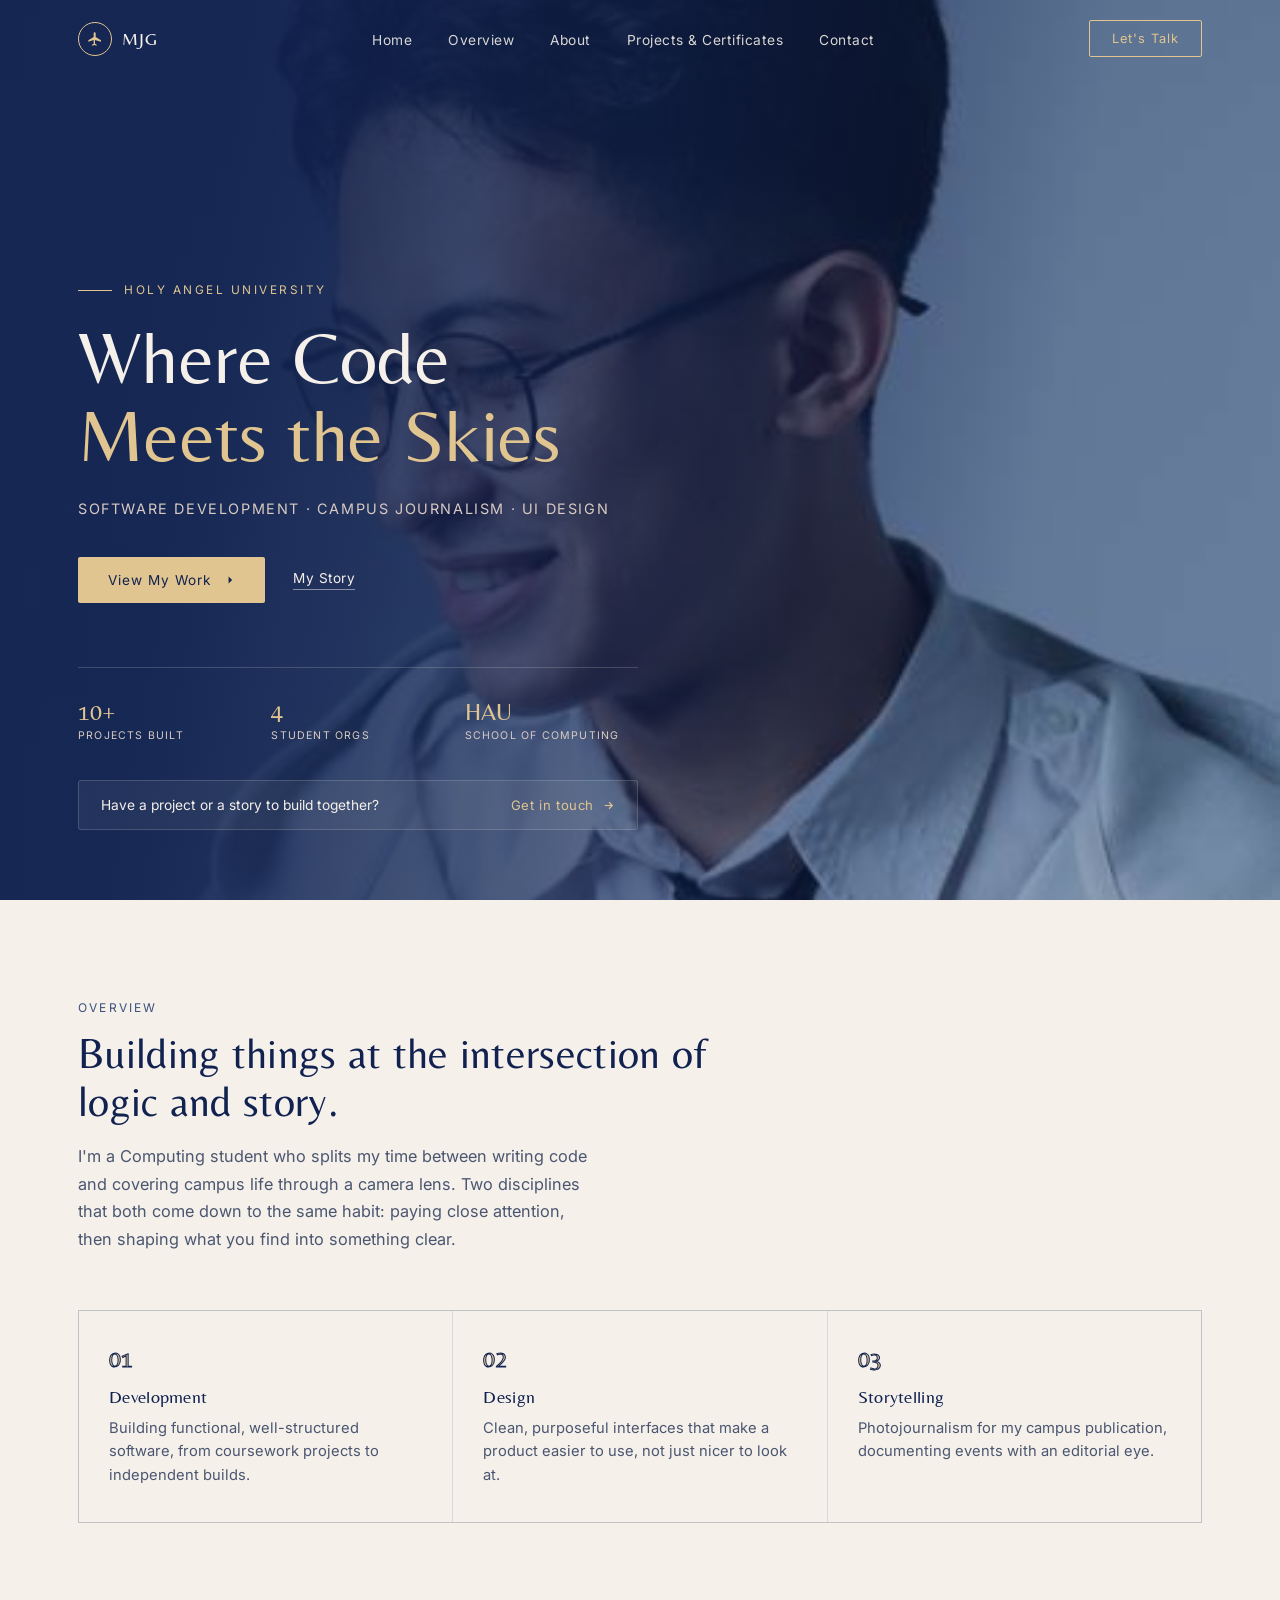
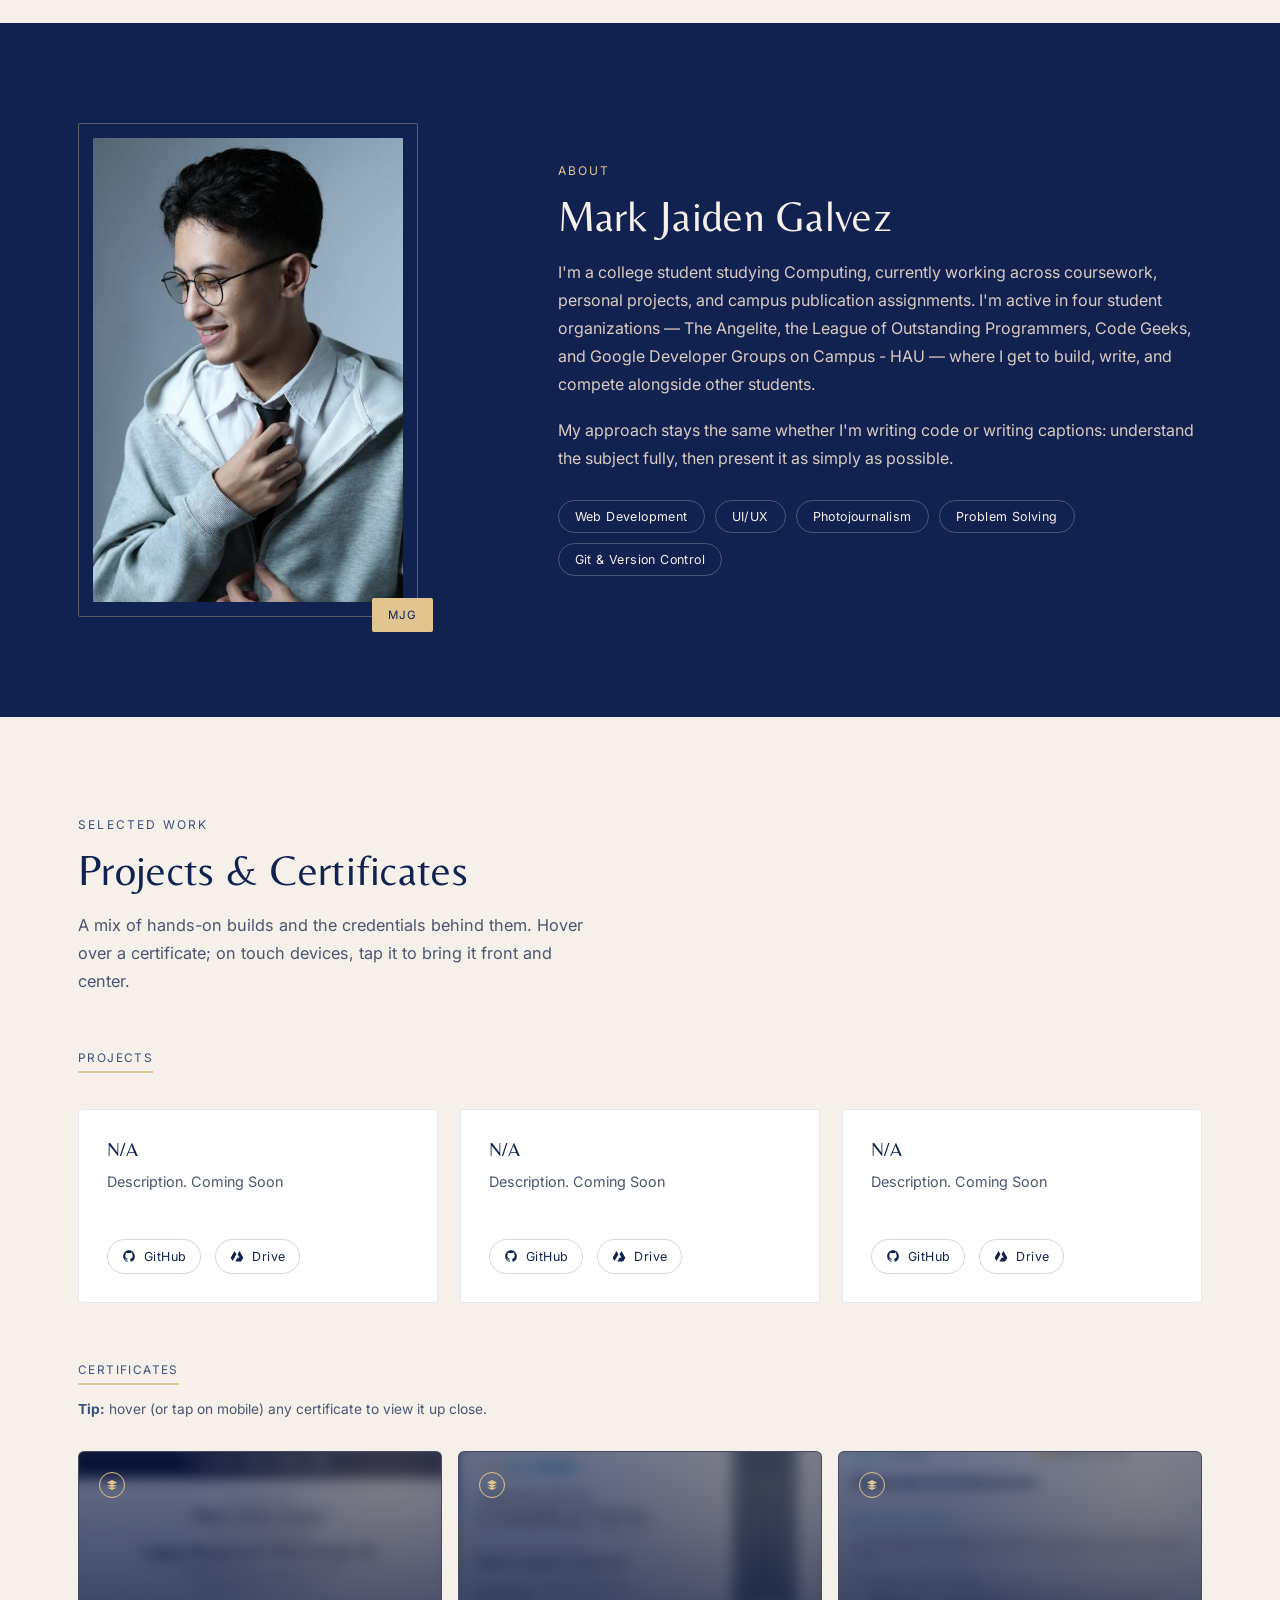
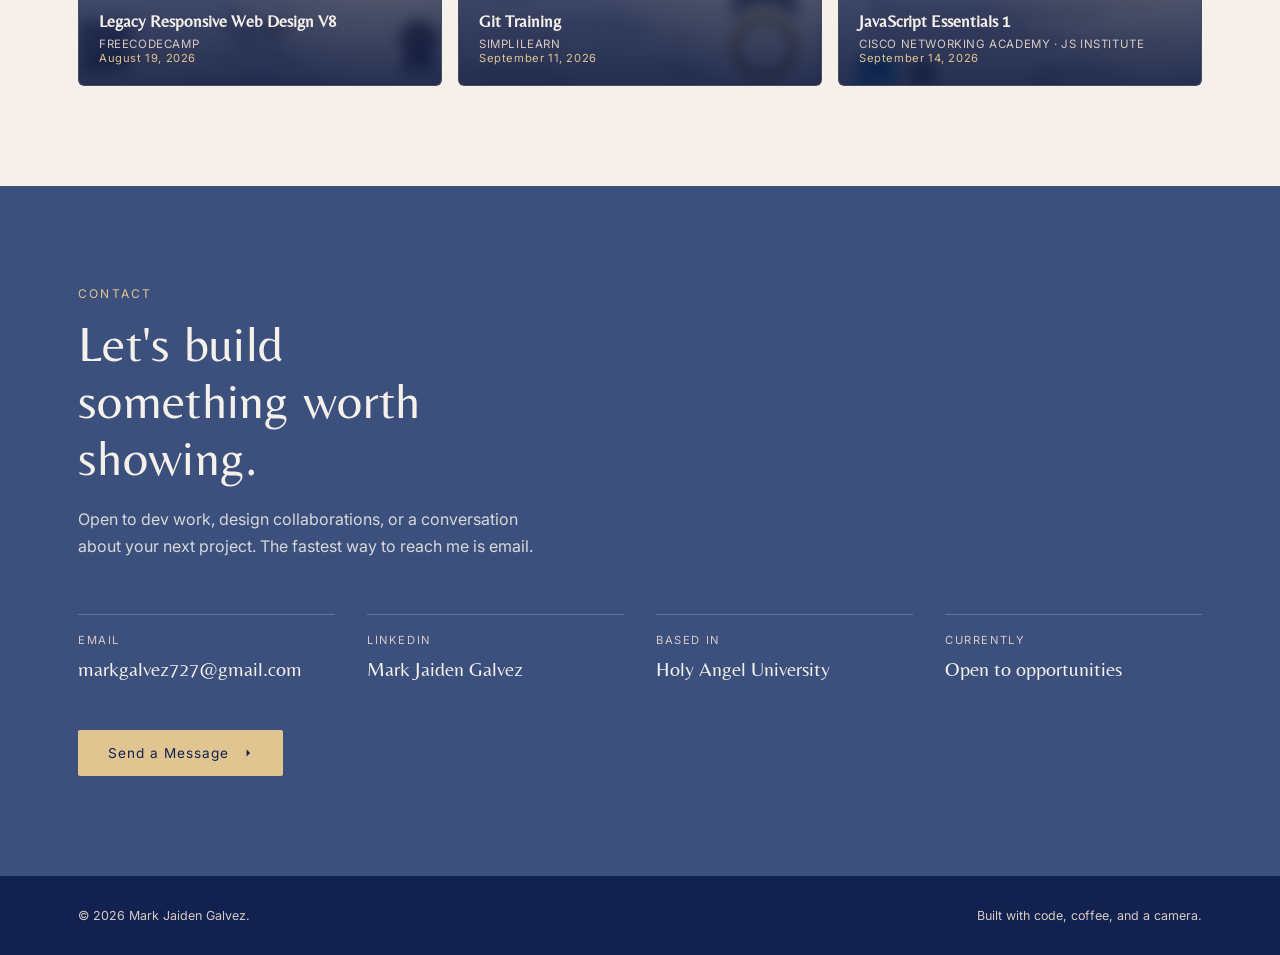
==== index.html @ 79ebcbf9 "Initial commit" ====
<!DOCTYPE html>
<html lang="en">
<head>
<meta charset="UTF-8">
<meta name="viewport" content="width=device-width, initial-scale=1, viewport-fit=cover">
<title>Mark Jaiden Galvez — Portfolio</title>
<link rel="preconnect" href="https://fonts.googleapis.com">
<link rel="preconnect" href="https://fonts.gstatic.com" crossorigin>
<link href="https://fonts.googleapis.com/css2?family=Belleza&family=Inter:wght@400;500;600;700&display=swap" rel="stylesheet">
<link rel="stylesheet" href="style.css">
<style>
.mjg-cert-stage{pointer-events:none!important}
.mjg-cert-stage .mjg-cert-img{display:none;width:100%;height:auto;max-height:68vh;object-fit:contain;border-radius:8px;background:#fff}
.mjg-cert-stage.has-photo{width:min(92vw,760px)!important;max-width:none!important;height:auto!important;min-height:0!important;aspect-ratio:auto!important;max-height:94vh;display:flex;flex-direction:column;justify-content:flex-start;gap:14px}
.mjg-cert-stage.has-photo .mjg-cert-img{display:block}
.mjg-cert-stage.has-photo .mjg-mark{display:none}
.mjg-cert-card{position:relative;overflow:hidden;isolation:isolate}
.mjg-cert-thumb{position:absolute;inset:0;z-index:-1;overflow:hidden;pointer-events:none}
.mjg-cert-thumb img{width:100%;height:100%;object-fit:cover;display:block;filter:blur(6px) saturate(.9);transform:scale(1.12);opacity:.6;transition:filter .35s ease,opacity .35s ease}
.mjg-cert-thumb::after{content:"";position:absolute;inset:0;background:linear-gradient(180deg,rgba(8,18,56,.35) 0%,rgba(8,18,56,.8) 100%)}
.mjg-cert-card:hover .mjg-cert-thumb img,.mjg-cert-card:focus .mjg-cert-thumb img{filter:blur(2px);opacity:.8}
</style>
</head>
<body>

<nav class="mjg-nav" id="nav">
  <div class="mjg-wrap">
    <a class="mjg-brand" href="#home">
      <span class="mjg-brand-mark"><svg viewBox="0 0 24 24"><path d="M21 16v-2l-8-5V3.5a1.5 1.5 0 0 0-3 0V9l-8 5v2l8-2.5V19l-2.5 1.8V22l3.5-1 3.5 1v-1.2L12 19v-5.5z"/></svg></span>
      MJG
    </a>
    <ul class="mjg-nav-links">
      <li><a href="#home">Home</a></li>
      <li><a href="#overview">Overview</a></li>
      <li><a href="#about">About</a></li>
      <li><a href="#work">Projects &amp; Certificates</a></li>
      <li><a href="#contact">Contact</a></li>
    </ul>
    <a class="mjg-nav-cta" href="#contact">Let's Talk</a>
    <button class="mjg-burger" id="burger" aria-label="Menu"><span></span><span></span><span></span></button>
  </div>
</nav>

<div class="mjg-mobile-panel" id="mobilePanel">
  <a href="#home">Home</a>
  <a href="#overview">Overview</a>
  <a href="#about">About</a>
  <a href="#work">Projects &amp; Certificates</a>
  <a href="#contact">Contact</a>
  <a class="mjg-nav-cta" href="#contact">Talk to me</a>
</div>

<header class="mjg-hero" id="home">
  <div class="mjg-hero-bg"></div>
  <div class="mjg-wrap">
    <div class="mjg-eyebrow"><span class="mjg-line"></span> Holy Angel University</div>
    <h1><span class="mjg-l1">Where Code</span><span class="mjg-l2">Meets the Skies</span></h1>
    <p class="mjg-hero-sub">Software Development &middot; Campus Journalism &middot; UI Design</p>
    <div class="mjg-hero-cta-row">
      <a class="mjg-btn-fill" href="#work">View My Work
        <svg viewBox="0 0 24 24" width="14" height="14" fill="currentColor"><path d="M5 12h14M13 6l6 6-6 6"/></svg>
      </a>
      <a class="mjg-btn-ghost" href="#about">My Story</a>
    </div>
    <div class="mjg-hero-stats">
      <div><div class="mjg-num">10+</div><div class="mjg-lab">Projects Built</div></div>
      <div><div class="mjg-num">4</div><div class="mjg-lab">Student Orgs</div></div>
      <div><div class="mjg-num">HAU</div><div class="mjg-lab">School of Computing</div></div>
    </div>
    <div class="mjg-hero-contact-bar">
      <p>Have a project or a story to build together?</p>
      <a href="#contact">Get in touch <svg viewBox="0 0 24 24" fill="none" stroke="currentColor" stroke-width="2"><path d="M5 12h14M13 6l6 6-6 6"/></svg></a>
    </div>
  </div>
</header>

<section class="mjg-overview" id="overview">
  <div class="mjg-wrap">
    <div class="mjg-section-head mjg-reveal">
      <span class="mjg-kicker">Overview</span>
      <h2>Building things at the intersection of logic and story.</h2>
      <p>I'm a Computing student who splits my time between writing code and covering campus life through a camera lens. Two disciplines that both come down to the same habit: paying close attention, then shaping what you find into something clear.</p>
    </div>
    <div class="mjg-pillars mjg-reveal">
      <div class="mjg-pillar">
        <div class="mjg-n">01</div>
        <h3>Development</h3>
        <p>Building functional, well-structured software, from coursework projects to independent builds.</p>
      </div>
      <div class="mjg-pillar">
        <div class="mjg-n">02</div>
        <h3>Design</h3>
        <p>Clean, purposeful interfaces that make a product easier to use, not just nicer to look at.</p>
      </div>
      <div class="mjg-pillar">
        <div class="mjg-n">03</div>
        <h3>Storytelling</h3>
        <p>Photojournalism for my campus publication, documenting events with an editorial eye.</p>
      </div>
    </div>
  </div>
</section>

<section class="mjg-about" id="about">
  <div class="mjg-wrap">
    <div class="mjg-about-photo mjg-reveal">
      <img src="mjg.jpg" alt="Mark Jaiden Galvez">
      <div class="mjg-tag">MJG</div>
    </div>
    <div class="mjg-about-body mjg-reveal">
      <span class="mjg-kicker" style="color:var(--mjg-gold)">About</span>
      <h2>Mark Jaiden Galvez</h2>
      <p>I'm a college student studying Computing, currently working across coursework, personal projects, and campus publication assignments. I'm active in four student organizations — The Angelite, the League of Outstanding Programmers, Code Geeks, and Google Developer Groups on Campus - HAU — where I get to build, write, and compete alongside other students.</p>
      <p>My approach stays the same whether I'm writing code or writing captions: understand the subject fully, then present it as simply as possible.</p>
      <div class="mjg-tags">
        <span>Web Development</span>
        <span>UI/UX</span>
        <span>Photojournalism</span>
        <span>Problem Solving</span>
        <span>Git &amp; Version Control</span>
      </div>
    </div>
  </div>
</section>

<section class="mjg-work" id="work">
  <div class="mjg-wrap">
    <div class="mjg-section-head mjg-reveal">
      <span class="mjg-kicker">Selected Work</span>
      <h2>Projects &amp; Certificates</h2>
      <p>A mix of hands-on builds and the credentials behind them. Hover over a certificate; on touch devices, tap it to bring it front and center.</p>
    </div>

    <div class="mjg-subtabs mjg-reveal"><span>Projects</span></div>
    <div class="mjg-project-grid mjg-reveal">
      <div class="mjg-project-card">
        <h3>N/A</h3>
        <p>Description. Coming Soon</p>
        <div class="mjg-project-links">
          <a href="#" target="_blank" rel="noopener"><svg viewBox="0 0 24 24"><path d="M12 2C6.48 2 2 6.58 2 12.25c0 4.53 2.87 8.37 6.84 9.73.5.1.68-.22.68-.5 0-.24-.01-.87-.01-1.71-2.78.62-3.37-1.37-3.37-1.37-.45-1.18-1.11-1.5-1.11-1.5-.91-.64.07-.63.07-.63 1 .07 1.53 1.05 1.53 1.05.89 1.56 2.34 1.11 2.91.85.09-.66.35-1.11.63-1.37-2.22-.26-4.56-1.14-4.56-5.06 0-1.12.39-2.03 1.03-2.75-.1-.26-.45-1.31.1-2.73 0 0 .84-.28 2.75 1.05A9.28 9.28 0 0 1 12 6.84c.85 0 1.71.12 2.51.34 1.91-1.33 2.75-1.05 2.75-1.05.55 1.42.2 2.47.1 2.73.64.72 1.03 1.63 1.03 2.75 0 3.93-2.34 4.79-4.57 5.05.36.32.68.94.68 1.9 0 1.37-.01 2.47-.01 2.81 0 .28.18.61.69.5A10.03 10.03 0 0 0 22 12.25C22 6.58 17.52 2 12 2z"/></svg> GitHub</a>
          <a href="#" target="_blank" rel="noopener"><svg viewBox="0 0 24 24"><path d="M7.71 3.5 1.15 15l3.28 5.68L11 9.18 7.71 3.5zM9.07 21.5h9.79L22.85 15h-9.79l-3.99 6.5zM12.99 9.18l6.65 11.5L22.85 15 16.28 3.5l-3.29 5.68z"/></svg> Drive</a>
        </div>
      </div>
      <div class="mjg-project-card">
        <h3>N/A</h3>
        <p>Description. Coming Soon</p>
        <div class="mjg-project-links">
          <a href="#" target="_blank" rel="noopener"><svg viewBox="0 0 24 24"><path d="M12 2C6.48 2 2 6.58 2 12.25c0 4.53 2.87 8.37 6.84 9.73.5.1.68-.22.68-.5 0-.24-.01-.87-.01-1.71-2.78.62-3.37-1.37-3.37-1.37-.45-1.18-1.11-1.5-1.11-1.5-.91-.64.07-.63.07-.63 1 .07 1.53 1.05 1.53 1.05.89 1.56 2.34 1.11 2.91.85.09-.66.35-1.11.63-1.37-2.22-.26-4.56-1.14-4.56-5.06 0-1.12.39-2.03 1.03-2.75-.1-.26-.45-1.31.1-2.73 0 0 .84-.28 2.75 1.05A9.28 9.28 0 0 1 12 6.84c.85 0 1.71.12 2.51.34 1.91-1.33 2.75-1.05 2.75-1.05.55 1.42.2 2.47.1 2.73.64.72 1.03 1.63 1.03 2.75 0 3.93-2.34 4.79-4.57 5.05.36.32.68.94.68 1.9 0 1.37-.01 2.47-.01 2.81 0 .28.18.61.69.5A10.03 10.03 0 0 0 22 12.25C22 6.58 17.52 2 12 2z"/></svg> GitHub</a>
          <a href="#" target="_blank" rel="noopener"><svg viewBox="0 0 24 24"><path d="M7.71 3.5 1.15 15l3.28 5.68L11 9.18 7.71 3.5zM9.07 21.5h9.79L22.85 15h-9.79l-3.99 6.5zM12.99 9.18l6.65 11.5L22.85 15 16.28 3.5l-3.29 5.68z"/></svg> Drive</a>
        </div>
      </div>
      <div class="mjg-project-card">
        <h3>N/A</h3>
        <p>Description. Coming Soon</p>
        <div class="mjg-project-links">
          <a href="#" target="_blank" rel="noopener"><svg viewBox="0 0 24 24"><path d="M12 2C6.48 2 2 6.58 2 12.25c0 4.53 2.87 8.37 6.84 9.73.5.1.68-.22.68-.5 0-.24-.01-.87-.01-1.71-2.78.62-3.37-1.37-3.37-1.37-.45-1.18-1.11-1.5-1.11-1.5-.91-.64.07-.63.07-.63 1 .07 1.53 1.05 1.53 1.05.89 1.56 2.34 1.11 2.91.85.09-.66.35-1.11.63-1.37-2.22-.26-4.56-1.14-4.56-5.06 0-1.12.39-2.03 1.03-2.75-.1-.26-.45-1.31.1-2.73 0 0 .84-.28 2.75 1.05A9.28 9.28 0 0 1 12 6.84c.85 0 1.71.12 2.51.34 1.91-1.33 2.75-1.05 2.75-1.05.55 1.42.2 2.47.1 2.73.64.72 1.03 1.63 1.03 2.75 0 3.93-2.34 4.79-4.57 5.05.36.32.68.94.68 1.9 0 1.37-.01 2.47-.01 2.81 0 .28.18.61.69.5A10.03 10.03 0 0 0 22 12.25C22 6.58 17.52 2 12 2z"/></svg> GitHub</a>
          <a href="#" target="_blank" rel="noopener"><svg viewBox="0 0 24 24"><path d="M7.71 3.5 1.15 15l3.28 5.68L11 9.18 7.71 3.5zM9.07 21.5h9.79L22.85 15h-9.79l-3.99 6.5zM12.99 9.18l6.65 11.5L22.85 15 16.28 3.5l-3.29 5.68z"/></svg> Drive</a>
        </div>
      </div>
    </div>

    <div class="mjg-subtabs mjg-reveal" style="margin-top:60px;"><span>Certificates</span></div>
    <p class="mjg-cert-note mjg-reveal"><strong>Tip:</strong> hover (or tap on mobile) any certificate to view it up close.</p>
    <div class="mjg-cert-grid mjg-reveal">
      <div class="mjg-cert-card" tabindex="0" data-img="certs/responsive-web-design.jpg">
        <div class="mjg-cert-thumb"><img src="certs/responsive-web-design.jpg" alt="" loading="lazy" decoding="async"></div>
        <div class="mjg-mark"><svg viewBox="0 0 24 24"><path d="M12 2 2 7l10 5 10-5-10-5zM2 17l10 5 10-5M2 12l10 5 10-5"/></svg></div>
        <div>
          <h4>Legacy Responsive Web Design V8</h4>
          <div class="mjg-issuer">freeCodeCamp</div>
          <div class="mjg-date">August 19, 2026</div>
        </div>
        <div class="mjg-expand-hint">View</div>
      </div>
      <div class="mjg-cert-card" tabindex="0" data-img="certs/git-training.jpg">
        <div class="mjg-cert-thumb"><img src="certs/git-training.jpg" alt="" loading="lazy" decoding="async"></div>
        <div class="mjg-mark"><svg viewBox="0 0 24 24"><path d="M12 2 2 7l10 5 10-5-10-5zM2 17l10 5 10-5M2 12l10 5 10-5"/></svg></div>
        <div>
          <h4>Git Training</h4>
          <div class="mjg-issuer">Simplilearn</div>
          <div class="mjg-date">September 11, 2026</div>
        </div>
        <div class="mjg-expand-hint">View</div>
      </div>
      <div class="mjg-cert-card" tabindex="0" data-img="certs/javascript-essentials-1.jpg">
        <div class="mjg-cert-thumb"><img src="certs/javascript-essentials-1.jpg" alt="" loading="lazy" decoding="async"></div>
        <div class="mjg-mark"><svg viewBox="0 0 24 24"><path d="M12 2 2 7l10 5 10-5-10-5zM2 17l10 5 10-5M2 12l10 5 10-5"/></svg></div>
        <div>
          <h4>JavaScript Essentials 1</h4>
          <div class="mjg-issuer">Cisco Networking Academy &middot; JS Institute</div>
          <div class="mjg-date">September 14, 2026</div>
        </div>
        <div class="mjg-expand-hint">View</div>
      </div>
    </div>
  </div>
</section>

<div class="mjg-cert-backdrop" id="certBackdrop"></div>
<div class="mjg-cert-stage" id="certStage" aria-hidden="true">
  <img class="mjg-cert-img" id="certStageImg" alt="">
  <div class="mjg-mark"><svg viewBox="0 0 24 24"><path d="M12 2 2 7l10 5 10-5-10-5zM2 17l10 5 10-5M2 12l10 5 10-5"/></svg></div>
  <div>
    <h4 id="certStageTitle"></h4>
    <div class="mjg-issuer" id="certStageIssuer"></div>
    <div class="mjg-date" id="certStageDate"></div>
  </div>
</div>

<section class="mjg-contact" id="contact">
  <div class="mjg-wrap">
    <span class="mjg-kicker" style="color:var(--mjg-gold)">Contact</span>
    <h2>Let's build something worth showing.</h2>
    <p class="mjg-lead">Open to dev work, design collaborations, or a conversation about your next project. The fastest way to reach me is email.</p>
    <div class="mjg-contact-grid">
      <div class="mjg-contact-item">
        <div class="mjg-lab">Email</div>
        <a href="mailto:markgalvez727@gmail.com">markgalvez727@gmail.com</a>
      </div>
      <div class="mjg-contact-item">
        <div class="mjg-lab">LinkedIn</div>
        <a href="https://www.linkedin.com/in/mark-jaiden-galvez-553943299/" target="_blank" rel="noopener">Mark Jaiden Galvez</a>
      </div>
      <div class="mjg-contact-item">
        <div class="mjg-lab">Based in</div>
        <span>Holy Angel University</span>
      </div>
      <div class="mjg-contact-item">
        <div class="mjg-lab">Currently</div>
        <span>Open to opportunities</span>
      </div>
    </div>
    <div class="mjg-contact-cta">
      <a class="mjg-btn-fill" href="mailto:markgalvez727@gmail.com">Send a Message
        <svg viewBox="0 0 24 24" width="14" height="14" fill="currentColor"><path d="M5 12h14M13 6l6 6-6 6"/></svg>
      </a>
    </div>
  </div>
</section>

<footer>
  <div class="mjg-wrap">
    <span>&copy; 2026 Mark Jaiden Galvez.</span>
    <span>Built with code, coffee, and a camera.</span>
  </div>
</footer>

<script>
const nav = document.getElementById('nav');
window.addEventListener('scroll', () => {
  nav.classList.toggle('is-solid', window.scrollY > 40);
}, {passive:true});

const burger = document.getElementById('burger');
const panel = document.getElementById('mobilePanel');
burger.addEventListener('click', () => {
  burger.classList.toggle('is-open');
  panel.classList.toggle('is-open');
});
panel.querySelectorAll('a').forEach(a => a.addEventListener('click', () => {
  burger.classList.remove('is-open');
  panel.classList.remove('is-open');
}));

const revealEls = document.querySelectorAll('.mjg-reveal');
const io = new IntersectionObserver((entries) => {
  entries.forEach(e => {
    if (e.isIntersecting) {
      e.target.classList.add('is-in');
      io.unobserve(e.target);
    }
  });
}, {threshold:.15});
revealEls.forEach(el => io.observe(el));

const stage = document.getElementById('certStage');
const backdrop = document.getElementById('certBackdrop');
const stageImg = document.getElementById('certStageImg');
const stageTitle = document.getElementById('certStageTitle');
const stageIssuer = document.getElementById('certStageIssuer');
const stageDate = document.getElementById('certStageDate');
const certCards = document.querySelectorAll('.mjg-cert-card');
const isTouch = matchMedia('(hover: none), (pointer: coarse)').matches;

function openCert(card) {
  stageTitle.textContent = card.querySelector('h4').textContent;
  stageIssuer.textContent = card.querySelector('.mjg-issuer').textContent;
  stageDate.textContent = card.querySelector('.mjg-date').textContent;
  const src = card.dataset.img;
  if (src) {
    stageImg.src = src;
    stageImg.alt = stageTitle.textContent + ' certificate';
    stage.classList.add('has-photo');
  } else {
    stageImg.removeAttribute('src');
    stage.classList.remove('has-photo');
  }
  stage.classList.add('is-shown');
  stage.setAttribute('aria-hidden', 'false');
  backdrop.classList.add('is-shown');
}

function closeCert() {
  stage.classList.remove('is-shown');
  stage.setAttribute('aria-hidden', 'true');
  backdrop.classList.remove('is-shown');
}

if (isTouch) {
  let openCard = null;
  certCards.forEach(card => {
    card.addEventListener('click', () => {
      if (openCard === card) {
        closeCert();
        openCard = null;
      } else {
        openCert(card);
        openCard = card;
      }
    });
  });
  backdrop.addEventListener('click', () => { closeCert(); openCard = null; });
} else {
  certCards.forEach(card => {
    card.addEventListener('mouseenter', () => openCert(card));
    card.addEventListener('mouseleave', closeCert);
    card.addEventListener('focus', () => openCert(card));
    card.addEventListener('blur', closeCert);
  });
}
</script>
</body>
</html>
---- style.css ----
/* palette */
:root{
  --mjg-navy:#112250;
  --mjg-slate:#3B507D;
  --mjg-gold:#E0C590;
  --mjg-cream:#F5F0EA;
  --mjg-mauve:#D9CBC2;
  box-sizing:border-box;
  padding-top:env(safe-area-inset-top,0px);
  padding-bottom:env(safe-area-inset-bottom,0px);
}
*,*::before,*::after{box-sizing:inherit;margin:0;padding:0;}
html{scroll-behavior:smooth;scroll-padding-top:calc(84px + env(safe-area-inset-top,0px));}
body{
  font-family:'Inter',sans-serif;
  background:var(--mjg-cream);
  color:var(--mjg-navy);
  overflow-x:hidden;
  -webkit-font-smoothing:antialiased;
}
img{max-width:100%;display:block;}
a{color:inherit;text-decoration:none;}
.mjg-wrap{max-width:1180px;margin:0 auto;padding:0 28px;}
h1,h2,h3,.mjg-display{font-family:'Belleza',sans-serif;font-weight:400;letter-spacing:.3px;}

/* nav */
.mjg-nav{
  position:fixed;top:0;left:0;right:0;z-index:500;
  padding:calc(20px + env(safe-area-inset-top,0px)) 0 20px;
  transition:background .45s ease, padding .35s ease, box-shadow .35s ease;
}

/* nav after scrolling */
.mjg-nav.is-solid{
  background:rgba(17,34,80,.94);
  backdrop-filter:blur(10px);
  padding-top:calc(12px + env(safe-area-inset-top,0px));
  padding-bottom:12px;
  box-shadow:0 8px 30px rgba(0,0,0,.18);
}
.mjg-nav .mjg-wrap{display:flex;align-items:center;justify-content:space-between;}
.mjg-brand{display:flex;align-items:center;gap:10px;color:var(--mjg-cream);font-family:'Belleza',sans-serif;font-size:1.15rem;letter-spacing:1px;}
.mjg-brand-mark{
  width:34px;height:34px;border:1px solid var(--mjg-gold);border-radius:50%;
  display:flex;align-items:center;justify-content:center;flex-shrink:0;
  transition:transform .6s cubic-bezier(.2,.9,.3,1.3);
}
.mjg-nav:hover .mjg-brand-mark{transform:rotate(28deg);}
.mjg-brand-mark svg{width:16px;height:16px;fill:var(--mjg-gold);}

/* links hidden on small screens */
.mjg-nav-links{display:none;align-items:center;gap:36px;list-style:none;}

/* tighter links on narrow laptops */
@media(min-width:700px) and (max-width:960px){
  .mjg-nav-links{gap:18px;}
  .mjg-nav-links a{font-size:.8rem;}
  .mjg-nav-cta{padding:8px 16px;font-size:.75rem;}
}
.mjg-nav-links a{
  color:var(--mjg-cream);font-size:.86rem;letter-spacing:.5px;position:relative;padding:4px 0;
  opacity:.88;transition:opacity .25s ease;
}
.mjg-nav-links a::after{
  content:"";position:absolute;left:0;bottom:-2px;width:0;height:1px;background:var(--mjg-gold);
  transition:width .3s ease;
}
.mjg-nav-links a:hover{opacity:1;}
.mjg-nav-links a:hover::after{width:100%;}
.mjg-nav-cta{
  display:none;
  border:1px solid var(--mjg-gold);color:var(--mjg-gold)!important;
  padding:10px 22px;font-size:.8rem;letter-spacing:1px;border-radius:2px;
  transition:background .3s ease,color .3s ease;
}
.mjg-nav-cta:hover{background:var(--mjg-gold);color:var(--mjg-navy)!important;}

/* burger button, mobile only */
.mjg-burger{
  display:flex;flex-direction:column;gap:5px;background:none;border:none;cursor:pointer;
  padding:8px;z-index:600;
}
.mjg-burger span{width:24px;height:2px;background:var(--mjg-cream);transition:all .3s ease;}
.mjg-burger.is-open span:nth-child(1){transform:translateY(7px) rotate(45deg);}
.mjg-burger.is-open span:nth-child(2){opacity:0;}
.mjg-burger.is-open span:nth-child(3){transform:translateY(-7px) rotate(-45deg);}

/* fullscreen mobile menu */
.mjg-mobile-panel{
  position:fixed;inset:0;background:rgba(17,34,80,.98);backdrop-filter:blur(6px);
  z-index:450;display:flex;flex-direction:column;align-items:center;justify-content:center;gap:34px;
  opacity:0;pointer-events:none;transform:translateY(-12px);
  transition:opacity .35s ease, transform .35s ease;
}
.mjg-mobile-panel.is-open{opacity:1;pointer-events:auto;transform:translateY(0);}
.mjg-mobile-panel a{color:var(--mjg-cream);font-family:'Belleza',sans-serif;font-size:1.5rem;letter-spacing:1px;}
.mjg-mobile-panel .mjg-nav-cta{display:inline-block;margin-top:10px;}

/* full nav from 700px up */
@media(min-width:700px){
  .mjg-nav-links{display:flex;}
  .mjg-nav-cta{display:inline-block;}
  .mjg-burger{display:none;}
}

/* hero */
.mjg-hero{
  position:relative;min-height:100svh;display:flex;align-items:flex-end;
  padding-bottom:70px;
  padding-top:calc(120px + env(safe-area-inset-top,0px));
  overflow:hidden;
}

/* hero photo with a dark gradient so the text stays readable */
.mjg-hero-bg{
  position:absolute;inset:0;z-index:0;
  background-image:linear-gradient(100deg, rgba(17,34,80,.94) 18%, rgba(17,34,80,.72) 48%, rgba(17,34,80,.42) 78%), url("mjg.jpg");
  background-size:cover;background-position:center 22%;
}
.mjg-hero .mjg-wrap{position:relative;z-index:1;width:100%;}
.mjg-eyebrow{
  display:flex;align-items:center;gap:12px;color:var(--mjg-gold);
  font-size:.74rem;letter-spacing:2.5px;text-transform:uppercase;margin-bottom:22px;
  opacity:0;transform:translateY(14px);animation:riseIn .8s .15s ease forwards;
}
.mjg-eyebrow span.mjg-line{width:34px;height:1px;background:var(--mjg-gold);display:block;}
.mjg-hero h1{
  color:var(--mjg-cream);font-size:clamp(2.4rem,7vw,4.6rem);line-height:1.05;
  max-width:14ch;
}
.mjg-hero h1 .mjg-l1{display:block;opacity:0;transform:translateY(22px);animation:riseIn .9s .3s ease forwards;}
.mjg-hero h1 .mjg-l2{display:block;color:var(--mjg-gold);opacity:0;transform:translateY(22px);animation:riseIn .9s .48s ease forwards;}
.mjg-hero-sub{
  color:var(--mjg-mauve);font-size:.9rem;letter-spacing:1.6px;margin-top:26px;text-transform:uppercase;
  opacity:0;transform:translateY(14px);animation:riseIn .9s .68s ease forwards;
}
.mjg-hero-cta-row{
  display:flex;flex-wrap:wrap;align-items:center;gap:28px;margin-top:40px;
  opacity:0;transform:translateY(14px);animation:riseIn .9s .84s ease forwards;
}
.mjg-btn-fill{
  background:var(--mjg-gold);color:var(--mjg-navy);padding:15px 30px;font-size:.85rem;letter-spacing:1px;
  border-radius:2px;display:inline-flex;align-items:center;gap:10px;transition:transform .3s ease, box-shadow .3s ease;
}
.mjg-btn-fill:hover{transform:translateY(-3px);box-shadow:0 14px 26px rgba(224,197,144,.28);}
.mjg-btn-ghost{
  color:var(--mjg-cream);font-size:.85rem;letter-spacing:.5px;border-bottom:1px solid rgba(245,240,234,.5);
  padding-bottom:3px;transition:border-color .3s ease;
}
.mjg-btn-ghost:hover{border-color:var(--mjg-gold);color:var(--mjg-gold);}

/* hero text fades up on load */
@keyframes riseIn{to{opacity:1;transform:translateY(0);}}

.mjg-hero-stats{
  margin-top:64px;padding-top:30px;border-top:1px solid rgba(245,240,234,.18);
  display:grid;grid-template-columns:repeat(3,1fr);gap:20px;max-width:560px;
  opacity:0;transform:translateY(14px);animation:riseIn .9s 1s ease forwards;
}
.mjg-hero-stats .mjg-num{font-family:'Belleza',sans-serif;color:var(--mjg-gold);font-size:1.5rem;}
.mjg-hero-stats .mjg-lab{color:var(--mjg-mauve);font-size:.66rem;letter-spacing:1.2px;text-transform:uppercase;margin-top:4px;}

.mjg-hero-contact-bar{
  margin-top:38px;display:flex;align-items:center;justify-content:space-between;gap:20px;flex-wrap:wrap;
  background:rgba(245,240,234,.06);border:1px solid rgba(245,240,234,.16);border-radius:3px;
  padding:16px 22px;max-width:560px;
  opacity:0;transform:translateY(14px);animation:riseIn .9s 1.16s ease forwards;
}
.mjg-hero-contact-bar p{color:var(--mjg-cream);font-size:.86rem;}
.mjg-hero-contact-bar a{color:var(--mjg-gold);font-size:.82rem;letter-spacing:.6px;white-space:nowrap;display:inline-flex;align-items:center;gap:8px;}
.mjg-hero-contact-bar a svg{width:13px;height:13px;transition:transform .3s ease;}
.mjg-hero-contact-bar a:hover svg{transform:translateX(4px);}

section{padding:100px 0;}
.mjg-section-head{max-width:640px;margin-bottom:56px;}
.mjg-kicker{
  color:var(--mjg-slate);font-size:.75rem;letter-spacing:2.2px;text-transform:uppercase;margin-bottom:14px;display:block;
}
.mjg-section-head h2{font-size:clamp(1.9rem,4vw,2.6rem);color:var(--mjg-navy);}
.mjg-section-head p{margin-top:18px;color:#4b5670;font-size:1.02rem;line-height:1.7;max-width:52ch;}

/* scroll reveal, JS adds .is-in */
.mjg-reveal{opacity:0;transform:translateY(26px);transition:opacity .7s ease, transform .7s ease;}
.mjg-reveal.is-in{opacity:1;transform:translateY(0);}

/* overview */
.mjg-overview{background:var(--mjg-cream);}
.mjg-pillars{display:grid;grid-template-columns:1fr;gap:1px;background:rgba(17,34,80,.12);border:1px solid rgba(17,34,80,.12);}
.mjg-pillar{background:var(--mjg-cream);padding:34px 30px;}
.mjg-pillar .mjg-n{font-family:'Belleza',sans-serif;color:var(--mjg-gold);font-size:1.5rem;-webkit-text-stroke:1px var(--mjg-navy);}
.mjg-pillar h3{margin-top:14px;font-size:1.15rem;color:var(--mjg-navy);}
.mjg-pillar p{margin-top:10px;color:#4b5670;font-size:.92rem;line-height:1.6;}
@media(min-width:760px){.mjg-pillars{grid-template-columns:repeat(3,1fr);}}

/* about */
.mjg-about{background:var(--mjg-navy);color:var(--mjg-cream);position:relative;}
.mjg-about .mjg-wrap{display:grid;grid-template-columns:1fr;gap:50px;align-items:center;}
.mjg-about-photo{
  position:relative;border:1px solid rgba(224,197,144,.35);padding:14px;border-radius:2px;
  max-width:340px;justify-self:start;
}
.mjg-about-photo img{border-radius:1px;filter:grayscale(.15);}
.mjg-about-photo .mjg-tag{
  position:absolute;bottom:-16px;right:-16px;background:var(--mjg-gold);color:var(--mjg-navy);
  padding:10px 16px;font-size:.72rem;letter-spacing:1px;text-transform:uppercase;border-radius:2px;
}
.mjg-about h2{color:var(--mjg-cream);font-size:clamp(1.9rem,4vw,2.6rem);}
.mjg-about-body p{color:var(--mjg-mauve);line-height:1.75;margin-top:18px;font-size:1rem;}
.mjg-tags{display:flex;flex-wrap:wrap;gap:10px;margin-top:28px;}
.mjg-tags span{
  border:1px solid rgba(245,240,234,.25);color:var(--mjg-cream);font-size:.78rem;
  padding:8px 16px;border-radius:20px;letter-spacing:.4px;
}
@media(min-width:860px){.mjg-about .mjg-wrap{grid-template-columns:.8fr 1.2fr;}}

/* projects and certificates */
.mjg-work{background:var(--mjg-cream);}
.mjg-subtabs{display:flex;gap:10px;margin-bottom:36px;flex-wrap:wrap;}
.mjg-subtabs span{
  font-size:.74rem;letter-spacing:1.4px;text-transform:uppercase;color:var(--mjg-slate);
  border-bottom:2px solid var(--mjg-gold);padding-bottom:6px;
}
.mjg-project-grid{display:grid;grid-template-columns:1fr;gap:22px;}
.mjg-project-card{
  position:relative;background:#fff;border:1px solid rgba(17,34,80,.1);border-radius:3px;padding:28px;
  transition:transform .4s cubic-bezier(.2,.8,.3,1), border-color .4s ease;
  will-change:transform;
}
.mjg-project-card::after{
  content:"";position:absolute;inset:0;border-radius:inherit;pointer-events:none;
  box-shadow:0 22px 40px rgba(17,34,80,.14);opacity:0;transition:opacity .4s ease;
}

/* lift on hover */
.mjg-project-card:hover{transform:translateY(-8px);border-color:rgba(17,34,80,0);}
.mjg-project-card:hover::after{opacity:1;}
.mjg-project-card h3{color:var(--mjg-navy);font-size:1.2rem;}
.mjg-project-card p{color:#4b5670;font-size:.9rem;line-height:1.6;margin-top:10px;min-height:3.4em;}
.mjg-project-links{display:flex;gap:14px;margin-top:20px;}
.mjg-project-links a{
  display:inline-flex;align-items:center;gap:8px;font-size:.78rem;letter-spacing:.4px;
  color:var(--mjg-navy);border:1px solid rgba(17,34,80,.18);padding:9px 14px;border-radius:20px;
  transition:background .3s ease,color .3s ease,border-color .3s ease;
}
.mjg-project-links a:hover{background:var(--mjg-navy);color:var(--mjg-cream);border-color:var(--mjg-navy);}
.mjg-project-links svg{width:14px;height:14px;fill:currentColor;}
@media(min-width:720px){.mjg-project-grid{grid-template-columns:repeat(2,1fr);}}
@media(min-width:1080px){.mjg-project-grid{grid-template-columns:repeat(3,1fr);}}

.mjg-cert-note{color:#4b5670;font-size:.86rem;margin:-20px 0 34px;max-width:46ch;}
.mjg-cert-note strong{color:var(--mjg-slate);}
.mjg-cert-grid{display:grid;grid-template-columns:repeat(2,1fr);gap:16px;}

/* certificate cards */
.mjg-cert-card{
  position:relative;aspect-ratio:1.55/1;background:var(--mjg-navy);border-radius:6px;overflow:hidden;
  padding:20px;display:flex;flex-direction:column;justify-content:space-between;cursor:pointer;
  border:1px solid rgba(224,197,144,.25);
  transition:transform .35s ease;
  will-change:transform;
  z-index:1;
}
.mjg-cert-card:hover,.mjg-cert-card:focus-visible{transform:translateY(-6px);}
.mjg-cert-card::before{
  content:"";position:absolute;inset:0;
  background:radial-gradient(circle at 85% 15%, rgba(224,197,144,.22), transparent 55%);
}
.mjg-cert-card .mjg-mark{width:26px;height:26px;border:1px solid var(--mjg-gold);border-radius:50%;display:flex;align-items:center;justify-content:center;}
.mjg-cert-card .mjg-mark svg{width:12px;height:12px;fill:var(--mjg-gold);}
.mjg-cert-card h4{color:var(--mjg-cream);font-family:'Belleza',sans-serif;font-size:1.05rem;position:relative;}
.mjg-cert-card .mjg-issuer{color:var(--mjg-mauve);font-size:.72rem;letter-spacing:.6px;text-transform:uppercase;margin-top:6px;position:relative;}
.mjg-cert-card .mjg-date{color:var(--mjg-gold);font-size:.7rem;letter-spacing:.6px;position:relative;}
.mjg-cert-card .mjg-expand-hint{
  position:absolute;bottom:16px;right:18px;color:var(--mjg-mauve);font-size:.64rem;letter-spacing:.6px;
  opacity:0;transition:opacity .3s ease;text-transform:uppercase;
}
.mjg-cert-card:hover .mjg-expand-hint{opacity:.8;}

/* enlarged certificate */
.mjg-cert-stage{
  position:fixed;top:50%;left:50%;
  width:min(560px,86vw);height:min(360px,60vh);
  transform:translate(-50%,-50%) scale(.92);
  background:var(--mjg-navy);border:1px solid rgba(224,197,144,.35);border-radius:6px;
  padding:34px;display:flex;flex-direction:column;justify-content:space-between;
  box-shadow:0 40px 90px rgba(0,0,0,.45);
  opacity:0;pointer-events:none;z-index:900;
  transition:opacity .35s ease, transform .35s cubic-bezier(.22,.9,.3,1.05);
}
.mjg-cert-stage.is-shown{opacity:1;transform:translate(-50%,-50%) scale(1);pointer-events:auto;}
.mjg-cert-stage::before{
  content:"";position:absolute;inset:0;border-radius:inherit;
  background:radial-gradient(circle at 85% 15%, rgba(224,197,144,.22), transparent 55%);
}
.mjg-cert-stage .mjg-mark{width:30px;height:30px;border:1px solid var(--mjg-gold);border-radius:50%;display:flex;align-items:center;justify-content:center;position:relative;}
.mjg-cert-stage .mjg-mark svg{width:14px;height:14px;fill:var(--mjg-gold);}
.mjg-cert-stage h4{color:var(--mjg-cream);font-family:'Belleza',sans-serif;font-size:1.55rem;position:relative;}
.mjg-cert-stage .mjg-issuer{color:var(--mjg-mauve);font-size:.82rem;letter-spacing:.6px;text-transform:uppercase;margin-top:10px;position:relative;}
.mjg-cert-stage .mjg-date{color:var(--mjg-gold);font-size:.78rem;letter-spacing:.6px;position:relative;margin-top:4px;}

/* backdrop behind the enlarged certificate */
.mjg-cert-backdrop{
  position:fixed;inset:0;background:rgba(9,16,38,.72);backdrop-filter:blur(3px);
  opacity:0;pointer-events:none;transition:opacity .35s ease;z-index:850;
}
.mjg-cert-backdrop.is-shown{opacity:1;pointer-events:auto;}

@media(min-width:720px){.mjg-cert-grid{grid-template-columns:repeat(3,1fr);}}

/* contact */
.mjg-contact{background:var(--mjg-slate);color:var(--mjg-cream);text-align:left;}
.mjg-contact h2{color:var(--mjg-cream);font-size:clamp(2rem,5vw,3.1rem);max-width:16ch;}
.mjg-contact p.mjg-lead{color:var(--mjg-cream);opacity:.85;margin-top:20px;max-width:48ch;line-height:1.7;}
.mjg-contact-grid{display:grid;grid-template-columns:1fr;gap:40px 32px;margin-top:54px;}
.mjg-contact-item{border-top:1px solid rgba(245,240,234,.22);padding-top:18px;}
.mjg-contact-item .mjg-lab{font-size:.7rem;letter-spacing:1.6px;text-transform:uppercase;color:var(--mjg-mauve);}
.mjg-contact-item a,.mjg-contact-item span{display:block;margin-top:10px;font-family:'Belleza',sans-serif;font-size:1.25rem;}
.mjg-contact-item a{transition:color .3s ease;}
.mjg-contact-item a:hover{color:var(--mjg-gold);}
.mjg-contact-cta{margin-top:50px;}
@media(min-width:760px){.mjg-contact-grid{grid-template-columns:repeat(4,1fr);}}

/* footer */
footer{background:var(--mjg-navy);color:var(--mjg-mauve);padding:32px 0;font-size:.78rem;}
footer .mjg-wrap{display:flex;flex-wrap:wrap;gap:12px;justify-content:space-between;align-items:center;}

/* tablet, 761-1024px */
@media(min-width:761px) and (max-width:1024px){
  section{padding:80px 0;}
  .mjg-cert-grid{grid-template-columns:repeat(2,1fr);}
  .mjg-contact-grid{grid-template-columns:repeat(2,1fr);}
  .mjg-hero-stats{max-width:100%;}
}

/* mobile, up to 600px */
@media(max-width:600px){
  section{padding:56px 0;}
  .mjg-hero{padding-bottom:50px;}
  .mjg-hero-cta-row{gap:18px;}
  .mjg-hero-stats{grid-template-columns:1fr 1fr;gap:16px 20px;}
  .mjg-about-photo{max-width:100%;justify-self:center;}
  .mjg-project-card{padding:22px;}
  .mjg-cert-grid{grid-template-columns:1fr;}
  .mjg-cert-stage{padding:24px;}
  .mjg-contact-cta{margin-top:34px;}
}

/* reduced motion */
@media(prefers-reduced-motion:reduce){
  *{animation-duration:.01ms!important;transition-duration:.01ms!important;}
}
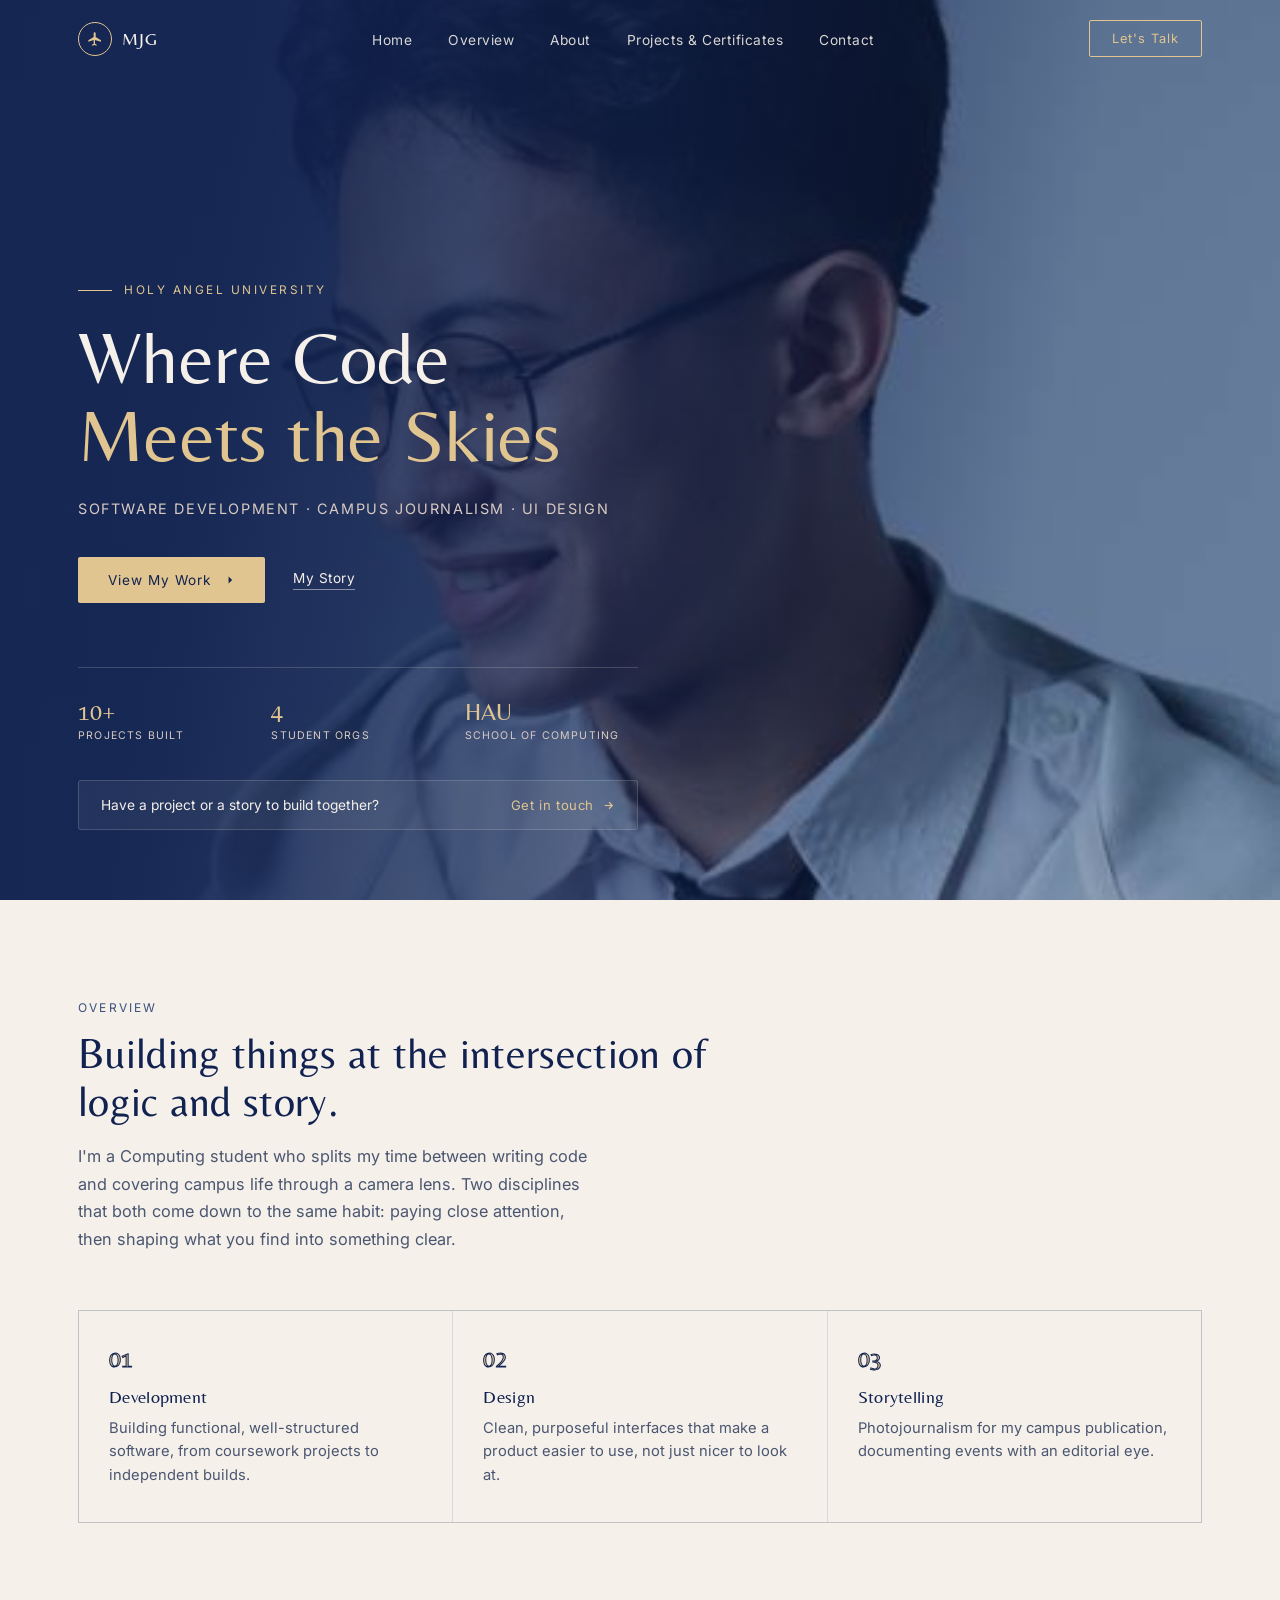
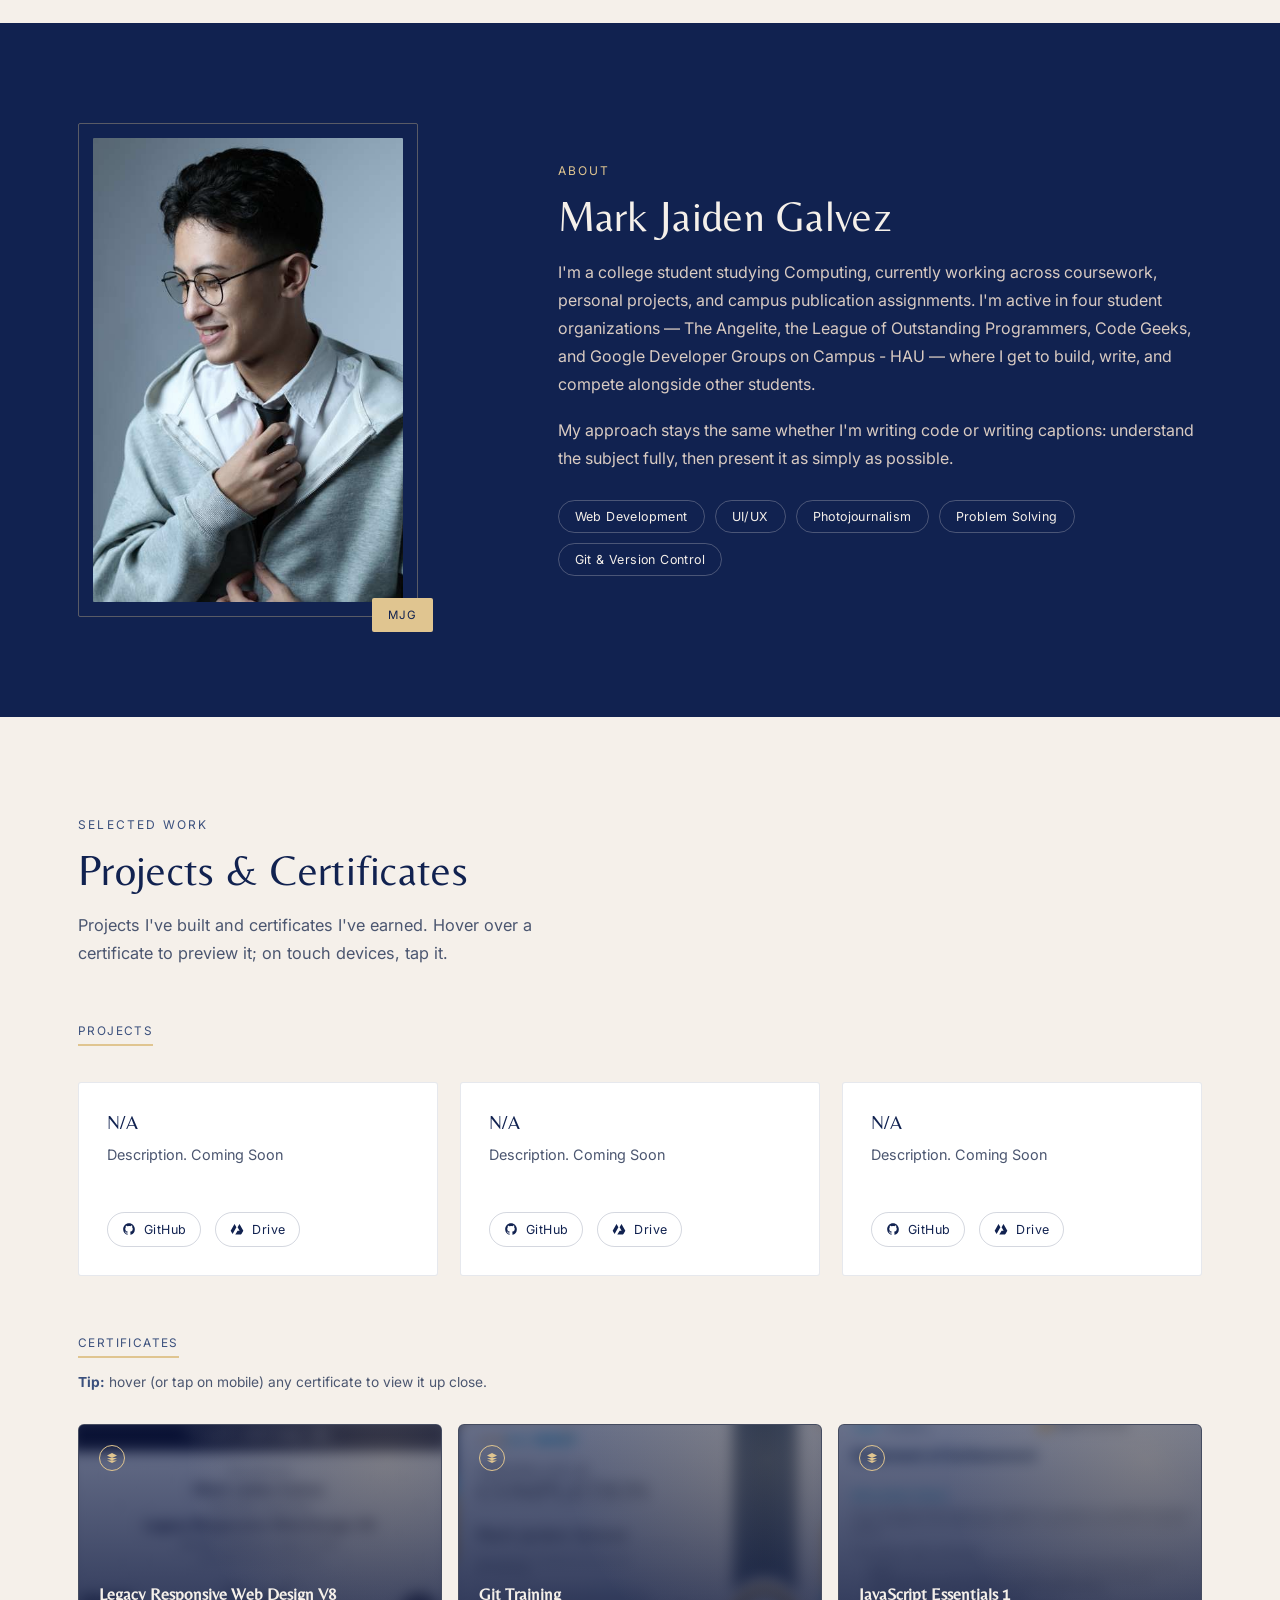
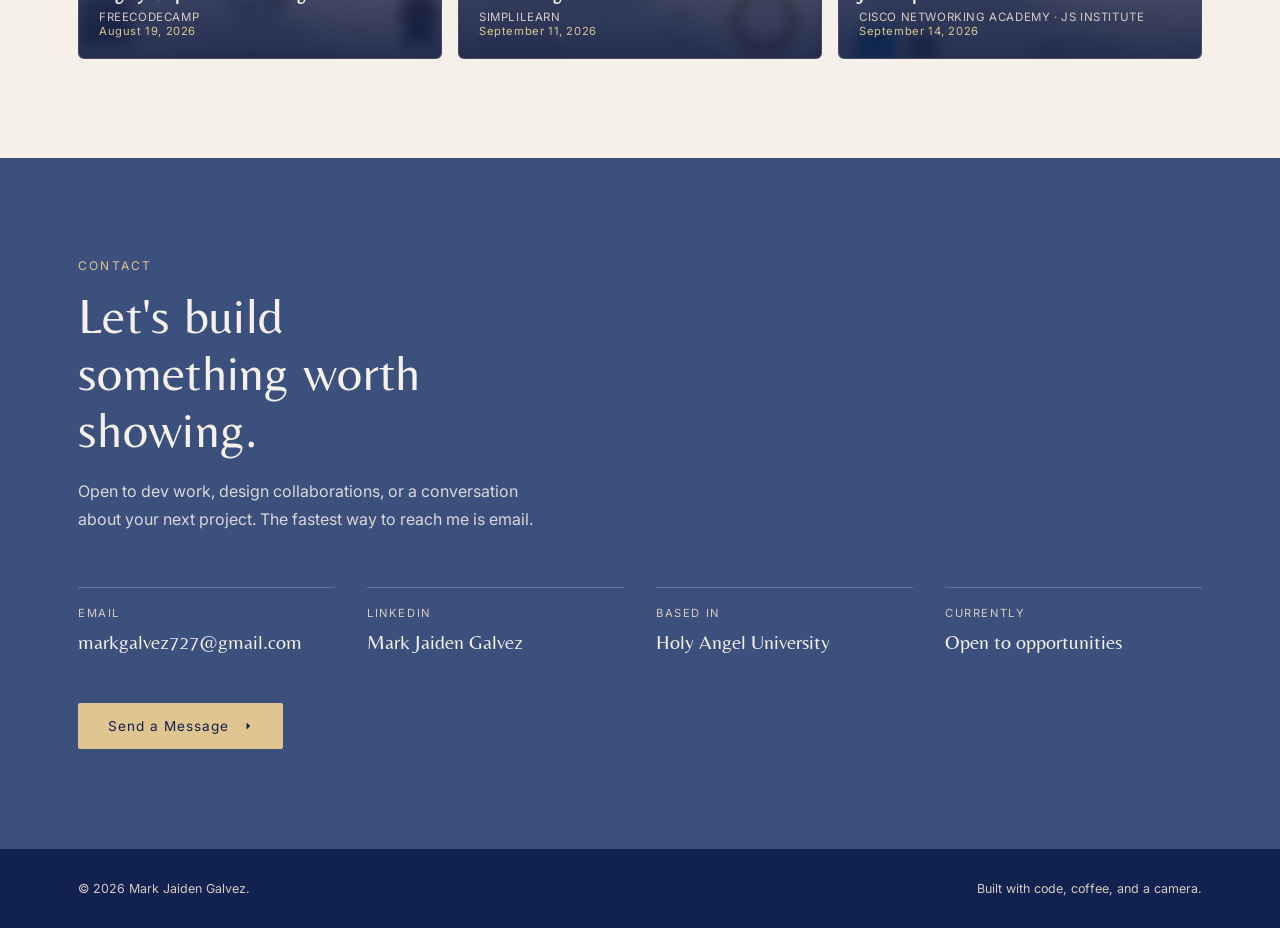
==== commit 80309d72: "Update certificates section" ====
--- a/index.html
+++ b/index.html
@@ -128,7 +128,7 @@
     <div class="mjg-section-head mjg-reveal">
       <span class="mjg-kicker">Selected Work</span>
       <h2>Projects &amp; Certificates</h2>
-      <p>A mix of hands-on builds and the credentials behind them. Hover over a certificate; on touch devices, tap it to bring it front and center.</p>
+      <p>Projects I've built and certificates I've earned. Hover over a certificate to preview it; on touch devices, tap it.</p>
     </div>
 
     <div class="mjg-subtabs mjg-reveal"><span>Projects</span></div>
@@ -330,4 +330,4 @@
 }
 </script>
 </body>
-</html>+</html><!-- update -->
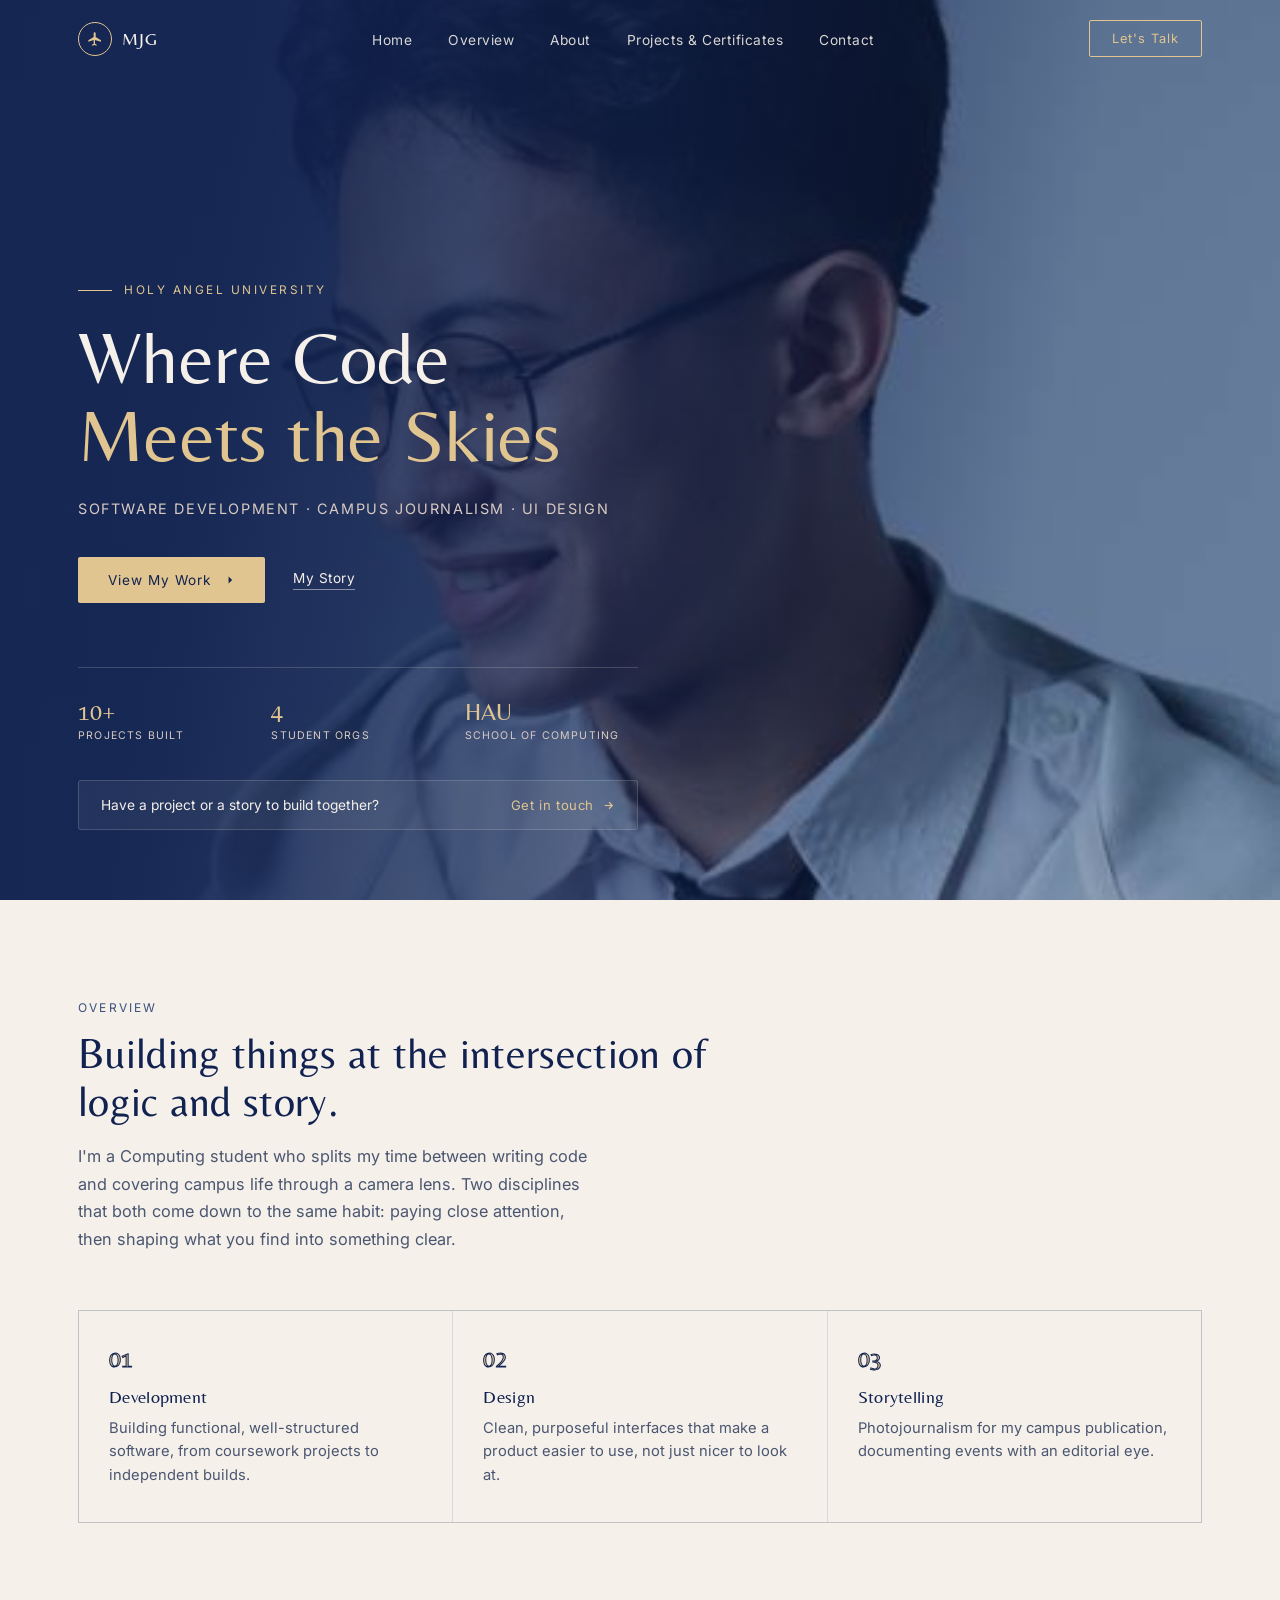
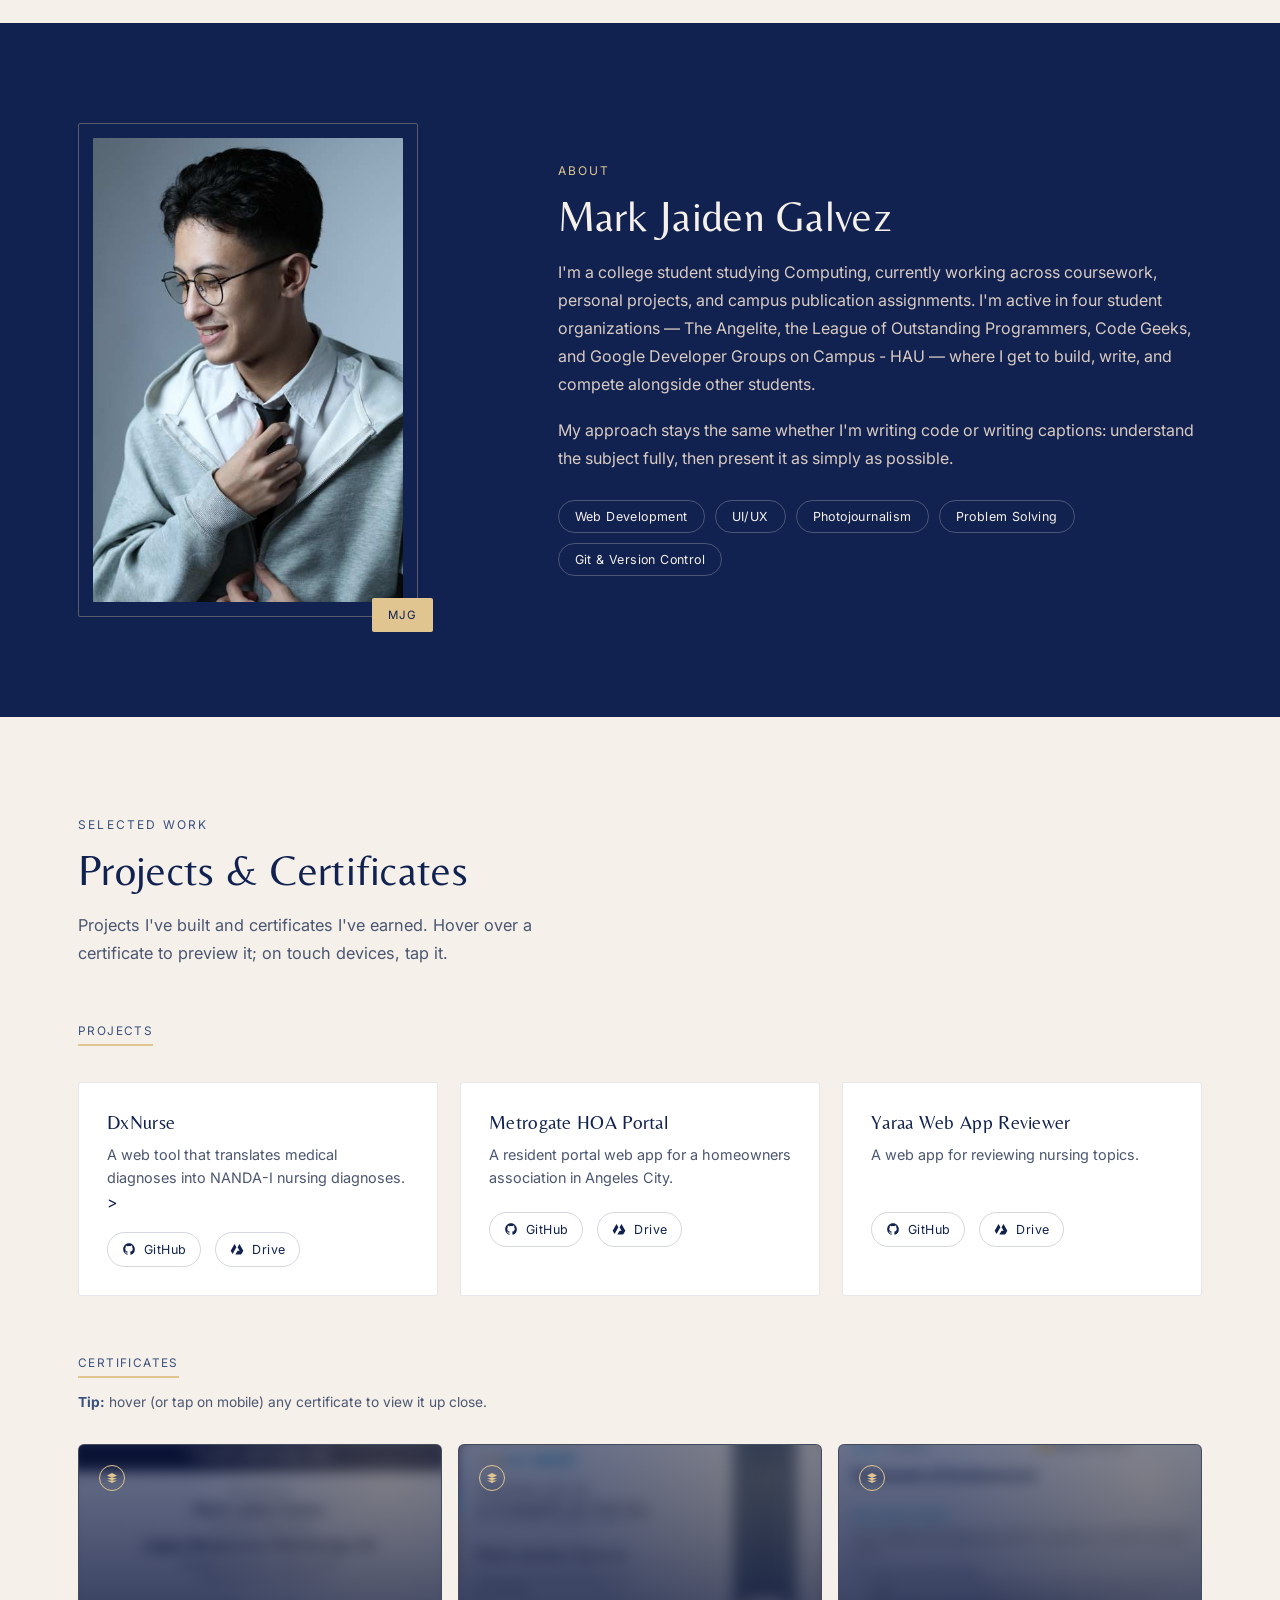
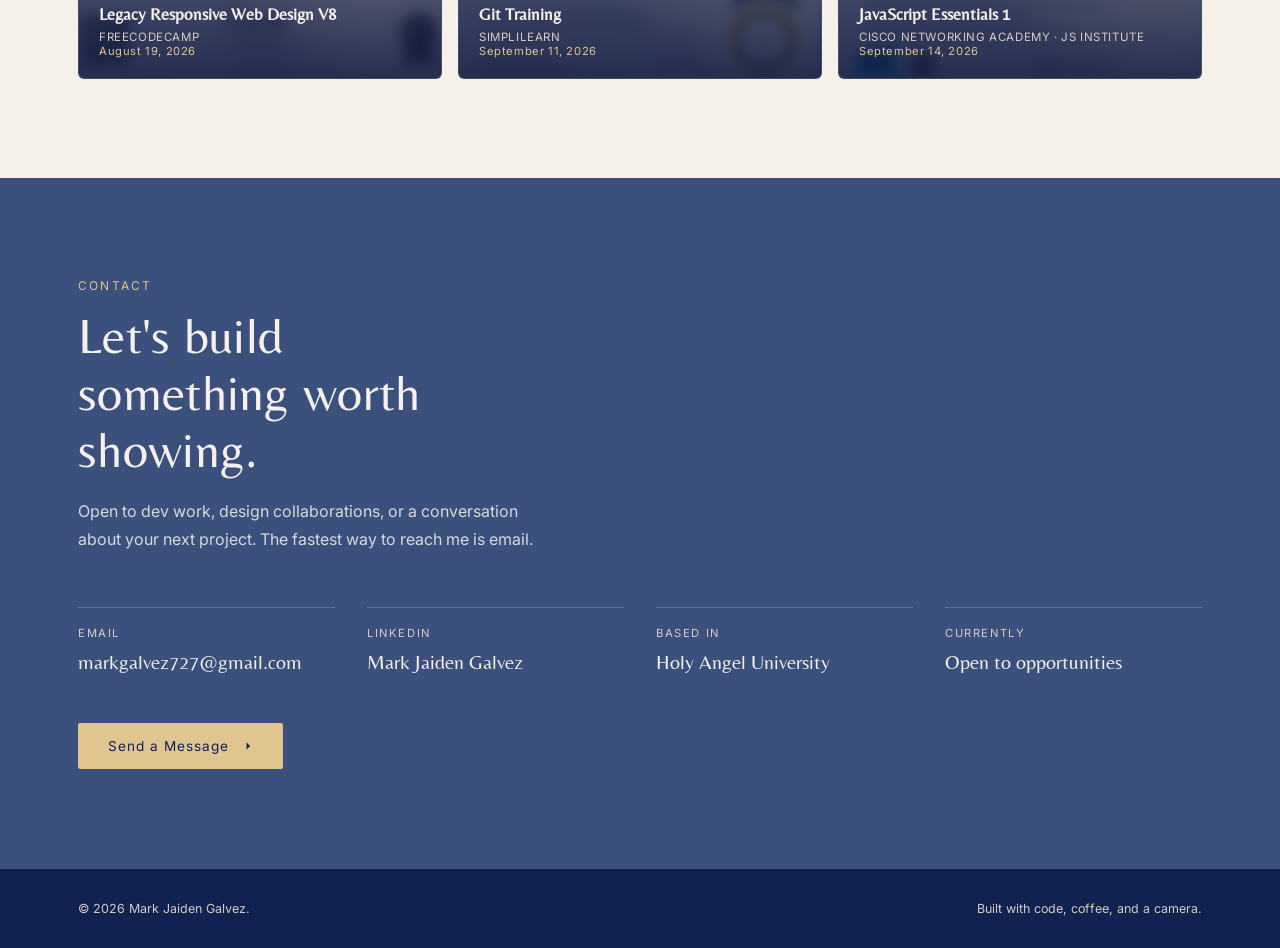
==== commit fa0a640c: "Add projects to portfolio" ====
--- a/index.html
+++ b/index.html
@@ -134,26 +134,26 @@
     <div class="mjg-subtabs mjg-reveal"><span>Projects</span></div>
     <div class="mjg-project-grid mjg-reveal">
       <div class="mjg-project-card">
-        <h3>N/A</h3>
-        <p>Description. Coming Soon</p>
+        <h3>DxNurse</h3>
+        <p>A web tool that translates medical diagnoses into NANDA-I nursing diagnoses.</p>>
         <div class="mjg-project-links">
-          <a href="#" target="_blank" rel="noopener"><svg viewBox="0 0 24 24"><path d="M12 2C6.48 2 2 6.58 2 12.25c0 4.53 2.87 8.37 6.84 9.73.5.1.68-.22.68-.5 0-.24-.01-.87-.01-1.71-2.78.62-3.37-1.37-3.37-1.37-.45-1.18-1.11-1.5-1.11-1.5-.91-.64.07-.63.07-.63 1 .07 1.53 1.05 1.53 1.05.89 1.56 2.34 1.11 2.91.85.09-.66.35-1.11.63-1.37-2.22-.26-4.56-1.14-4.56-5.06 0-1.12.39-2.03 1.03-2.75-.1-.26-.45-1.31.1-2.73 0 0 .84-.28 2.75 1.05A9.28 9.28 0 0 1 12 6.84c.85 0 1.71.12 2.51.34 1.91-1.33 2.75-1.05 2.75-1.05.55 1.42.2 2.47.1 2.73.64.72 1.03 1.63 1.03 2.75 0 3.93-2.34 4.79-4.57 5.05.36.32.68.94.68 1.9 0 1.37-.01 2.47-.01 2.81 0 .28.18.61.69.5A10.03 10.03 0 0 0 22 12.25C22 6.58 17.52 2 12 2z"/></svg> GitHub</a>
+          <a href="https://github.com/mjgalvez0608/DxNurse" target="_blank" rel="noopener"><svg viewBox="0 0 24 24"><path d="M12 2C6.48 2 2 6.58 2 12.25c0 4.53 2.87 8.37 6.84 9.73.5.1.68-.22.68-.5 0-.24-.01-.87-.01-1.71-2.78.62-3.37-1.37-3.37-1.37-.45-1.18-1.11-1.5-1.11-1.5-.91-.64.07-.63.07-.63 1 .07 1.53 1.05 1.53 1.05.89 1.56 2.34 1.11 2.91.85.09-.66.35-1.11.63-1.37-2.22-.26-4.56-1.14-4.56-5.06 0-1.12.39-2.03 1.03-2.75-.1-.26-.45-1.31.1-2.73 0 0 .84-.28 2.75 1.05A9.28 9.28 0 0 1 12 6.84c.85 0 1.71.12 2.51.34 1.91-1.33 2.75-1.05 2.75-1.05.55 1.42.2 2.47.1 2.73.64.72 1.03 1.63 1.03 2.75 0 3.93-2.34 4.79-4.57 5.05.36.32.68.94.68 1.9 0 1.37-.01 2.47-.01 2.81 0 .28.18.61.69.5A10.03 10.03 0 0 0 22 12.25C22 6.58 17.52 2 12 2z"/></svg> GitHub</a>
           <a href="#" target="_blank" rel="noopener"><svg viewBox="0 0 24 24"><path d="M7.71 3.5 1.15 15l3.28 5.68L11 9.18 7.71 3.5zM9.07 21.5h9.79L22.85 15h-9.79l-3.99 6.5zM12.99 9.18l6.65 11.5L22.85 15 16.28 3.5l-3.29 5.68z"/></svg> Drive</a>
         </div>
       </div>
       <div class="mjg-project-card">
-        <h3>N/A</h3>
-        <p>Description. Coming Soon</p>
+        <h3><h3>Metrogate HOA Portal</h3></h3>
+        <p>A resident portal web app for a homeowners association in Angeles City.</p>
         <div class="mjg-project-links">
-          <a href="#" target="_blank" rel="noopener"><svg viewBox="0 0 24 24"><path d="M12 2C6.48 2 2 6.58 2 12.25c0 4.53 2.87 8.37 6.84 9.73.5.1.68-.22.68-.5 0-.24-.01-.87-.01-1.71-2.78.62-3.37-1.37-3.37-1.37-.45-1.18-1.11-1.5-1.11-1.5-.91-.64.07-.63.07-.63 1 .07 1.53 1.05 1.53 1.05.89 1.56 2.34 1.11 2.91.85.09-.66.35-1.11.63-1.37-2.22-.26-4.56-1.14-4.56-5.06 0-1.12.39-2.03 1.03-2.75-.1-.26-.45-1.31.1-2.73 0 0 .84-.28 2.75 1.05A9.28 9.28 0 0 1 12 6.84c.85 0 1.71.12 2.51.34 1.91-1.33 2.75-1.05 2.75-1.05.55 1.42.2 2.47.1 2.73.64.72 1.03 1.63 1.03 2.75 0 3.93-2.34 4.79-4.57 5.05.36.32.68.94.68 1.9 0 1.37-.01 2.47-.01 2.81 0 .28.18.61.69.5A10.03 10.03 0 0 0 22 12.25C22 6.58 17.52 2 12 2z"/></svg> GitHub</a>
+          <a href="https://github.com/mjgalvez0608/Metrogate-Website-Deployment"" target="_blank" rel="noopener"><svg viewBox="0 0 24 24"><path d="M12 2C6.48 2 2 6.58 2 12.25c0 4.53 2.87 8.37 6.84 9.73.5.1.68-.22.68-.5 0-.24-.01-.87-.01-1.71-2.78.62-3.37-1.37-3.37-1.37-.45-1.18-1.11-1.5-1.11-1.5-.91-.64.07-.63.07-.63 1 .07 1.53 1.05 1.53 1.05.89 1.56 2.34 1.11 2.91.85.09-.66.35-1.11.63-1.37-2.22-.26-4.56-1.14-4.56-5.06 0-1.12.39-2.03 1.03-2.75-.1-.26-.45-1.31.1-2.73 0 0 .84-.28 2.75 1.05A9.28 9.28 0 0 1 12 6.84c.85 0 1.71.12 2.51.34 1.91-1.33 2.75-1.05 2.75-1.05.55 1.42.2 2.47.1 2.73.64.72 1.03 1.63 1.03 2.75 0 3.93-2.34 4.79-4.57 5.05.36.32.68.94.68 1.9 0 1.37-.01 2.47-.01 2.81 0 .28.18.61.69.5A10.03 10.03 0 0 0 22 12.25C22 6.58 17.52 2 12 2z"/></svg> GitHub</a>
           <a href="#" target="_blank" rel="noopener"><svg viewBox="0 0 24 24"><path d="M7.71 3.5 1.15 15l3.28 5.68L11 9.18 7.71 3.5zM9.07 21.5h9.79L22.85 15h-9.79l-3.99 6.5zM12.99 9.18l6.65 11.5L22.85 15 16.28 3.5l-3.29 5.68z"/></svg> Drive</a>
         </div>
       </div>
       <div class="mjg-project-card">
-        <h3>N/A</h3>
-        <p>Description. Coming Soon</p>
+        <h3>Yaraa Web App Reviewer</h3>
+        <p>A web app for reviewing nursing topics.</p>
         <div class="mjg-project-links">
-          <a href="#" target="_blank" rel="noopener"><svg viewBox="0 0 24 24"><path d="M12 2C6.48 2 2 6.58 2 12.25c0 4.53 2.87 8.37 6.84 9.73.5.1.68-.22.68-.5 0-.24-.01-.87-.01-1.71-2.78.62-3.37-1.37-3.37-1.37-.45-1.18-1.11-1.5-1.11-1.5-.91-.64.07-.63.07-.63 1 .07 1.53 1.05 1.53 1.05.89 1.56 2.34 1.11 2.91.85.09-.66.35-1.11.63-1.37-2.22-.26-4.56-1.14-4.56-5.06 0-1.12.39-2.03 1.03-2.75-.1-.26-.45-1.31.1-2.73 0 0 .84-.28 2.75 1.05A9.28 9.28 0 0 1 12 6.84c.85 0 1.71.12 2.51.34 1.91-1.33 2.75-1.05 2.75-1.05.55 1.42.2 2.47.1 2.73.64.72 1.03 1.63 1.03 2.75 0 3.93-2.34 4.79-4.57 5.05.36.32.68.94.68 1.9 0 1.37-.01 2.47-.01 2.81 0 .28.18.61.69.5A10.03 10.03 0 0 0 22 12.25C22 6.58 17.52 2 12 2z"/></svg> GitHub</a>
+          <a href="https://github.com/mjgalvez0608/Yaraa-WebApp-Reviewer" target="_blank" rel="noopener"><svg viewBox="0 0 24 24"><path d="M12 2C6.48 2 2 6.58 2 12.25c0 4.53 2.87 8.37 6.84 9.73.5.1.68-.22.68-.5 0-.24-.01-.87-.01-1.71-2.78.62-3.37-1.37-3.37-1.37-.45-1.18-1.11-1.5-1.11-1.5-.91-.64.07-.63.07-.63 1 .07 1.53 1.05 1.53 1.05.89 1.56 2.34 1.11 2.91.85.09-.66.35-1.11.63-1.37-2.22-.26-4.56-1.14-4.56-5.06 0-1.12.39-2.03 1.03-2.75-.1-.26-.45-1.31.1-2.73 0 0 .84-.28 2.75 1.05A9.28 9.28 0 0 1 12 6.84c.85 0 1.71.12 2.51.34 1.91-1.33 2.75-1.05 2.75-1.05.55 1.42.2 2.47.1 2.73.64.72 1.03 1.63 1.03 2.75 0 3.93-2.34 4.79-4.57 5.05.36.32.68.94.68 1.9 0 1.37-.01 2.47-.01 2.81 0 .28.18.61.69.5A10.03 10.03 0 0 0 22 12.25C22 6.58 17.52 2 12 2z"/></svg> GitHub</a>
           <a href="#" target="_blank" rel="noopener"><svg viewBox="0 0 24 24"><path d="M7.71 3.5 1.15 15l3.28 5.68L11 9.18 7.71 3.5zM9.07 21.5h9.79L22.85 15h-9.79l-3.99 6.5zM12.99 9.18l6.65 11.5L22.85 15 16.28 3.5l-3.29 5.68z"/></svg> Drive</a>
         </div>
       </div>
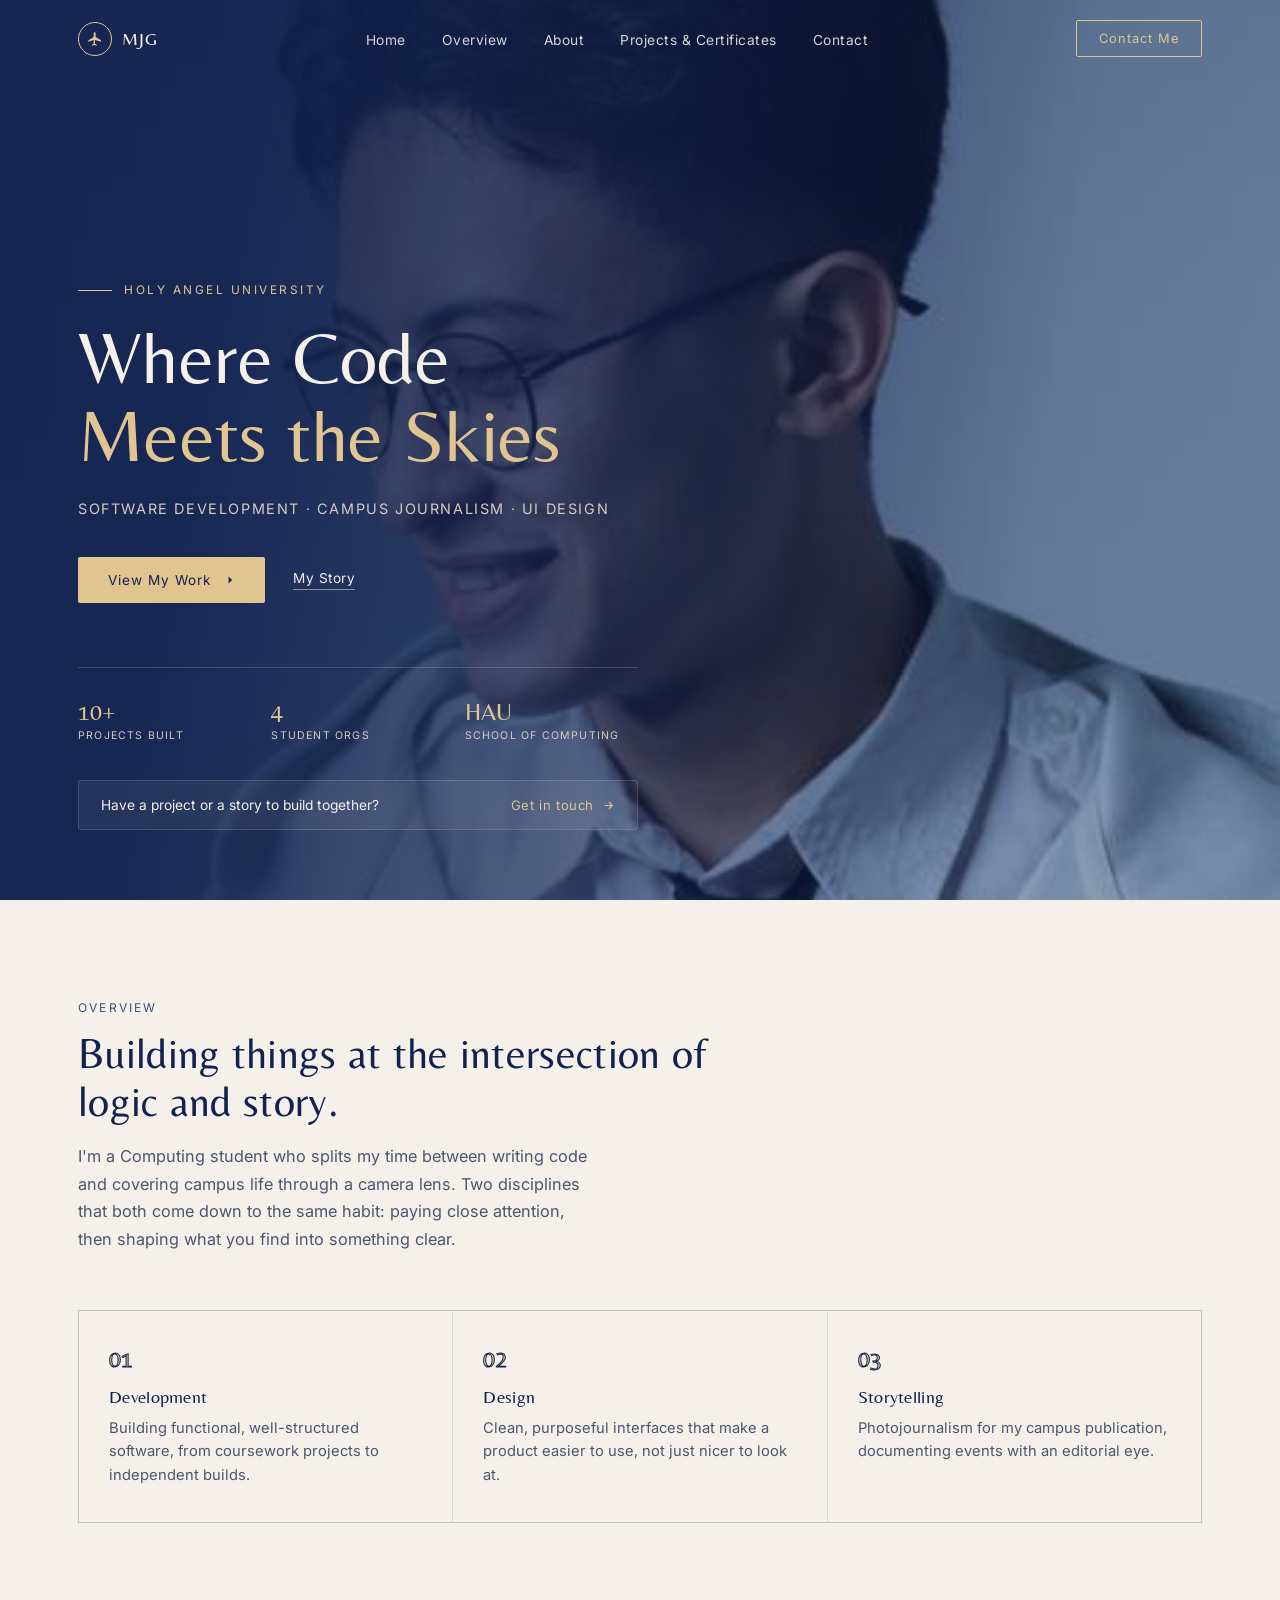
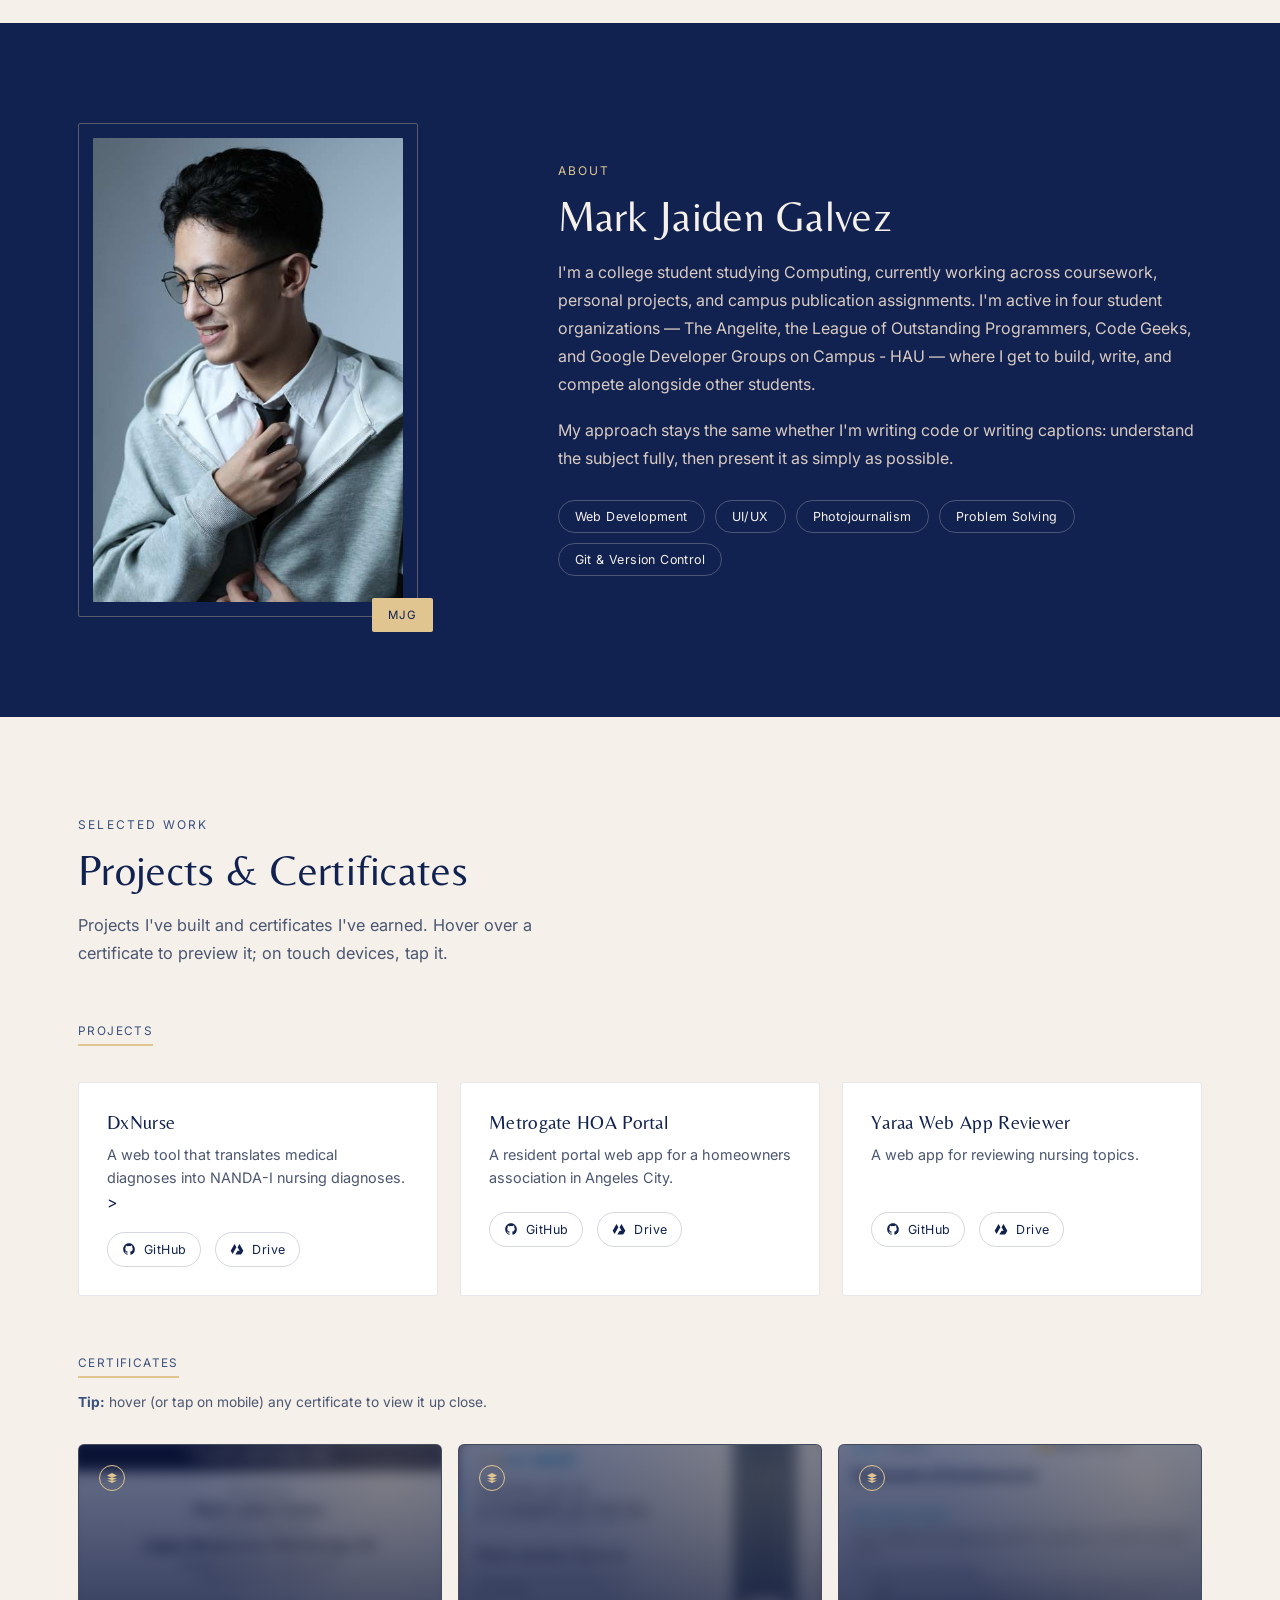
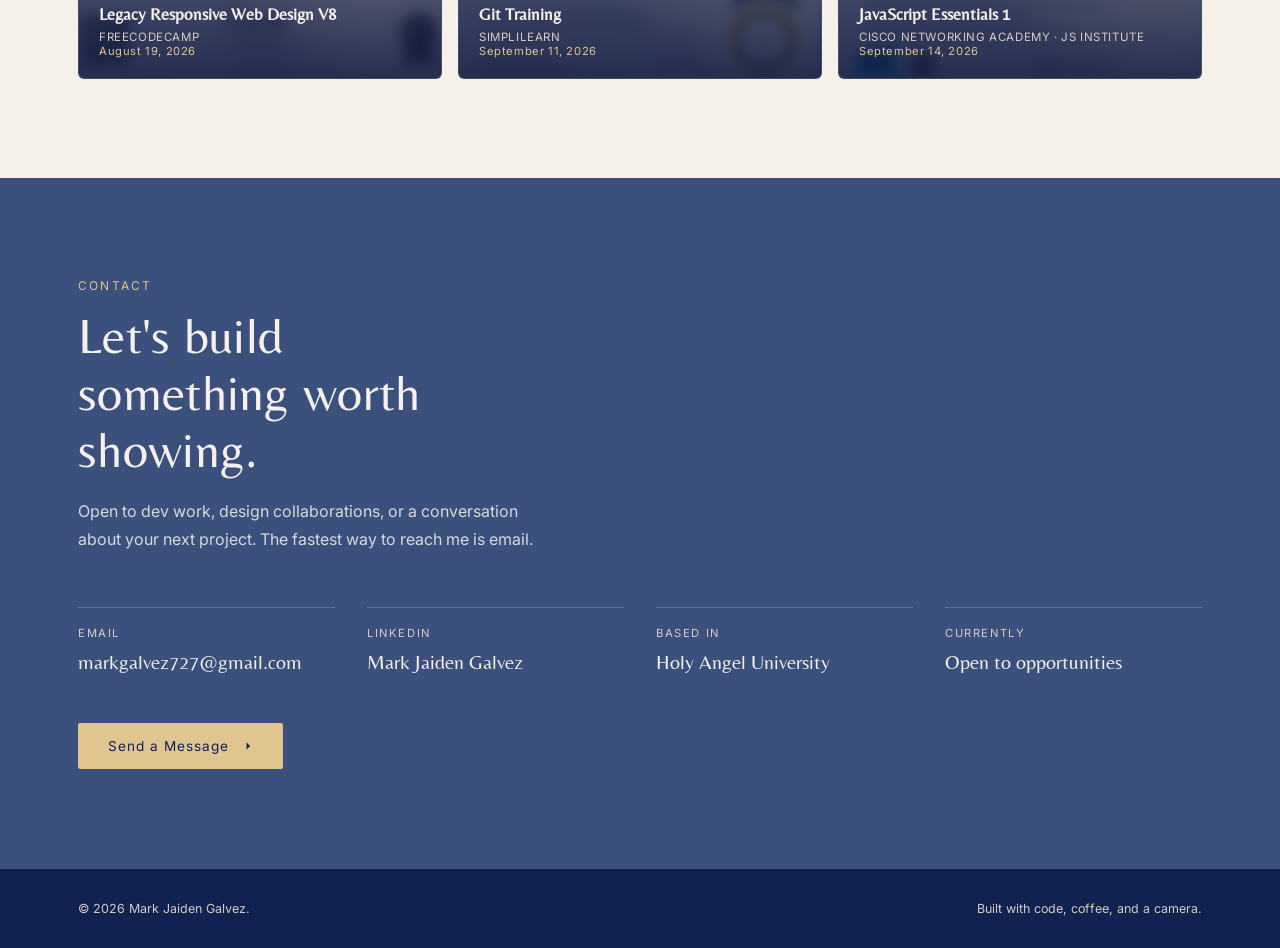
==== commit d3fbd9b3: "Final updates" ====
--- a/index.html
+++ b/index.html
@@ -36,7 +36,7 @@
       <li><a href="#work">Projects &amp; Certificates</a></li>
       <li><a href="#contact">Contact</a></li>
     </ul>
-    <a class="mjg-nav-cta" href="#contact">Let's Talk</a>
+    <a class="mjg-nav-cta" href="#contact">Contact Me</a>
     <button class="mjg-burger" id="burger" aria-label="Menu"><span></span><span></span><span></span></button>
   </div>
 </nav>
--- a/style.css
+++ b/style.css
@@ -18,7 +18,7 @@
   overflow-x:hidden;
   -webkit-font-smoothing:antialiased;
 }
-img{max-width:100%;display:block;}
+img{max-width:100%;height:auto;display:block;}
 a{color:inherit;text-decoration:none;}
 .mjg-wrap{max-width:1180px;margin:0 auto;padding:0 28px;}
 h1,h2,h3,.mjg-display{font-family:'Belleza',sans-serif;font-weight:400;letter-spacing:.3px;}
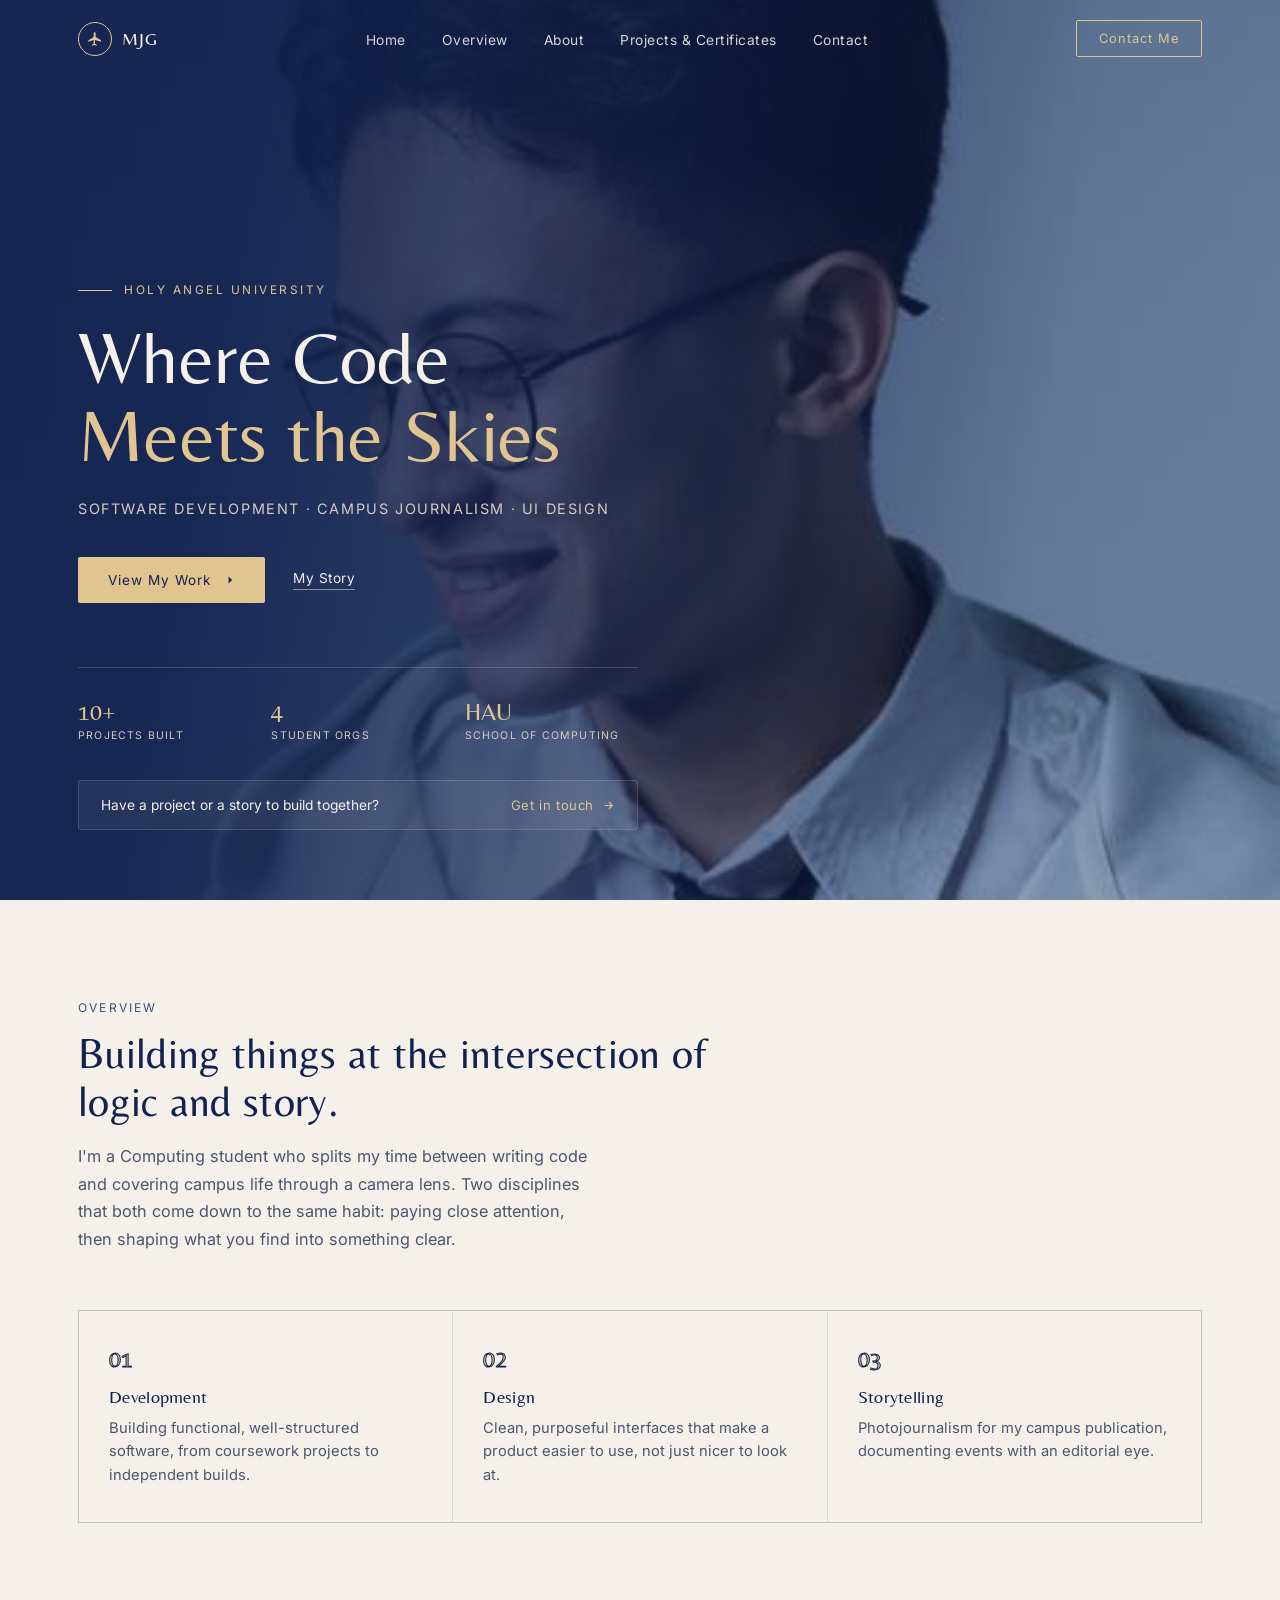
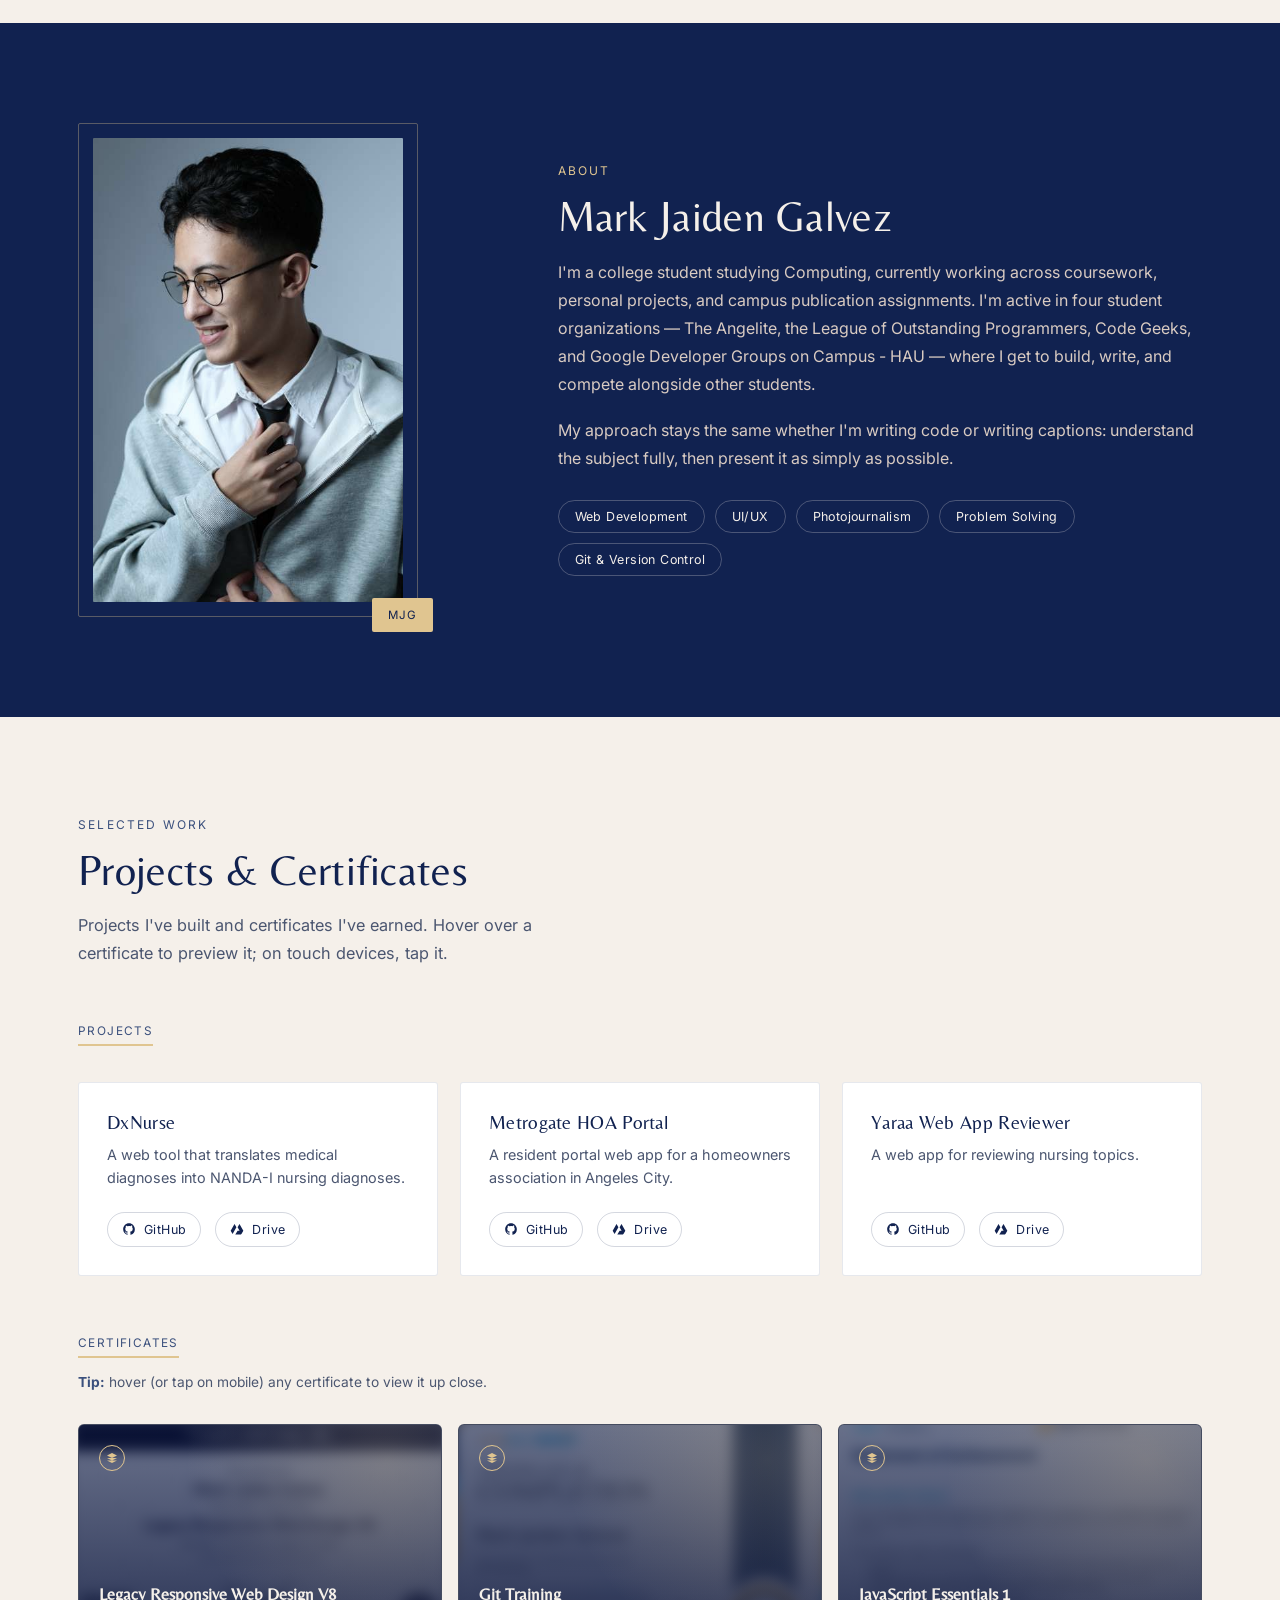
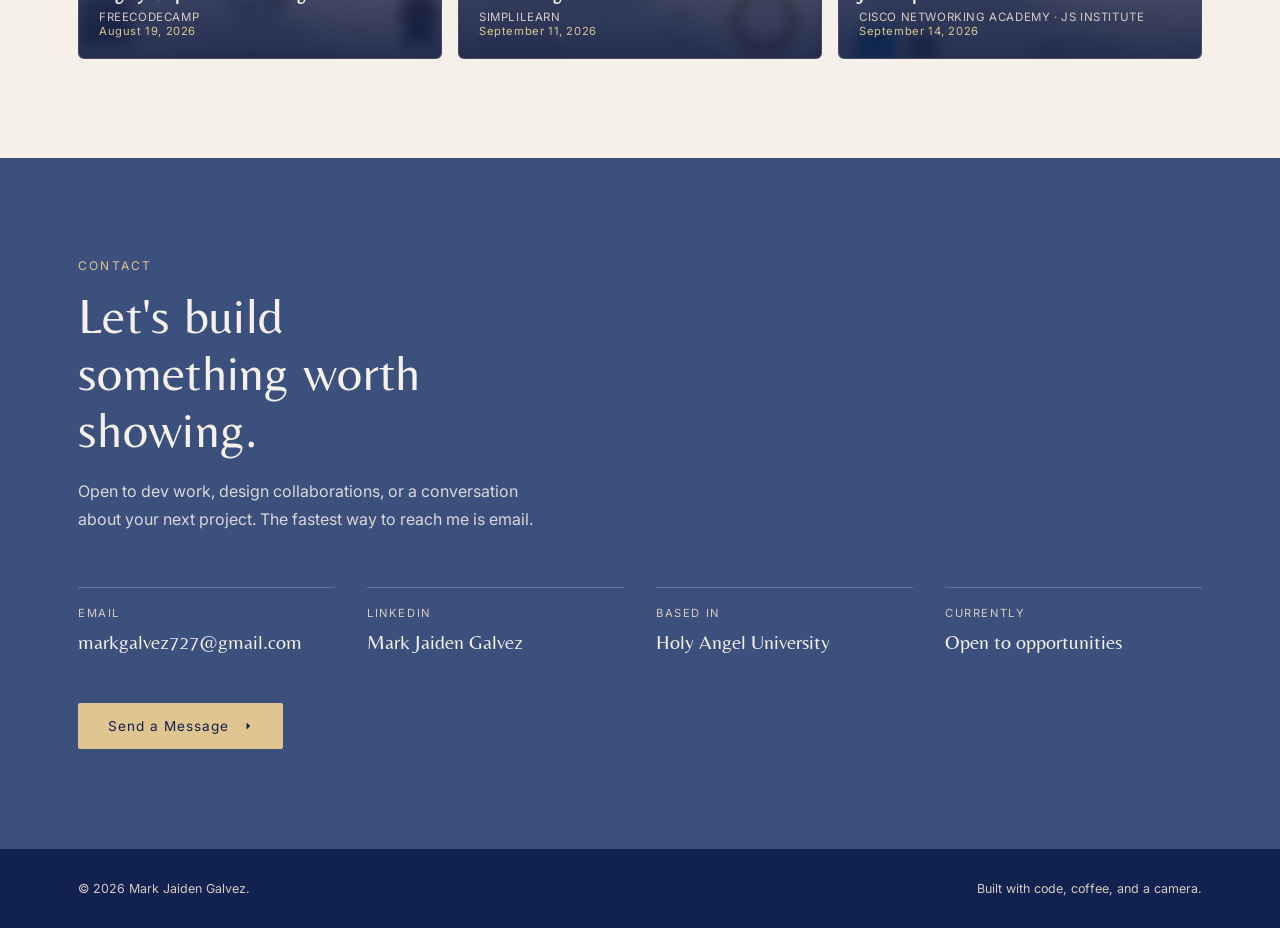
==== commit f5045a8a: "Fix project description typo" ====
--- a/index.html
+++ b/index.html
@@ -135,7 +135,7 @@
     <div class="mjg-project-grid mjg-reveal">
       <div class="mjg-project-card">
         <h3>DxNurse</h3>
-        <p>A web tool that translates medical diagnoses into NANDA-I nursing diagnoses.</p>>
+        <p>A web tool that translates medical diagnoses into NANDA-I nursing diagnoses.</p>
         <div class="mjg-project-links">
           <a href="https://github.com/mjgalvez0608/DxNurse" target="_blank" rel="noopener"><svg viewBox="0 0 24 24"><path d="M12 2C6.48 2 2 6.58 2 12.25c0 4.53 2.87 8.37 6.84 9.73.5.1.68-.22.68-.5 0-.24-.01-.87-.01-1.71-2.78.62-3.37-1.37-3.37-1.37-.45-1.18-1.11-1.5-1.11-1.5-.91-.64.07-.63.07-.63 1 .07 1.53 1.05 1.53 1.05.89 1.56 2.34 1.11 2.91.85.09-.66.35-1.11.63-1.37-2.22-.26-4.56-1.14-4.56-5.06 0-1.12.39-2.03 1.03-2.75-.1-.26-.45-1.31.1-2.73 0 0 .84-.28 2.75 1.05A9.28 9.28 0 0 1 12 6.84c.85 0 1.71.12 2.51.34 1.91-1.33 2.75-1.05 2.75-1.05.55 1.42.2 2.47.1 2.73.64.72 1.03 1.63 1.03 2.75 0 3.93-2.34 4.79-4.57 5.05.36.32.68.94.68 1.9 0 1.37-.01 2.47-.01 2.81 0 .28.18.61.69.5A10.03 10.03 0 0 0 22 12.25C22 6.58 17.52 2 12 2z"/></svg> GitHub</a>
           <a href="#" target="_blank" rel="noopener"><svg viewBox="0 0 24 24"><path d="M7.71 3.5 1.15 15l3.28 5.68L11 9.18 7.71 3.5zM9.07 21.5h9.79L22.85 15h-9.79l-3.99 6.5zM12.99 9.18l6.65 11.5L22.85 15 16.28 3.5l-3.29 5.68z"/></svg> Drive</a>
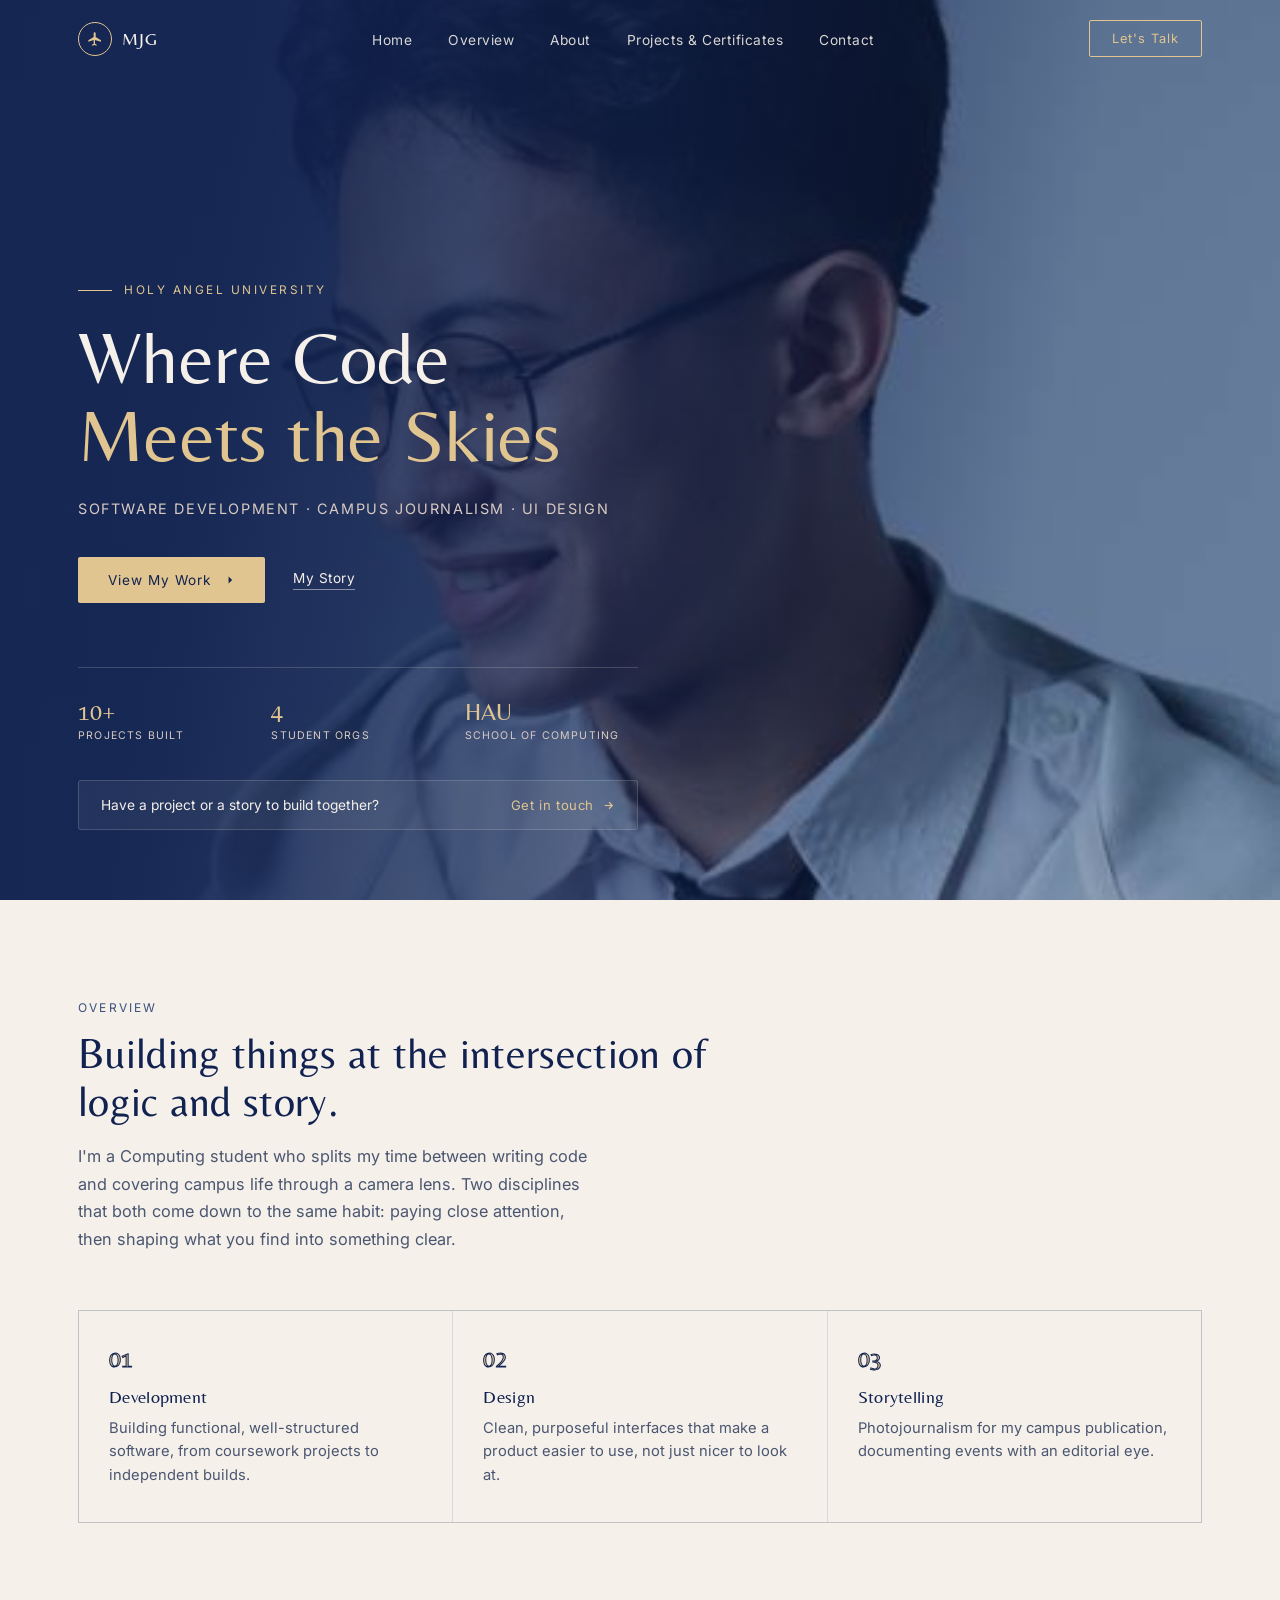
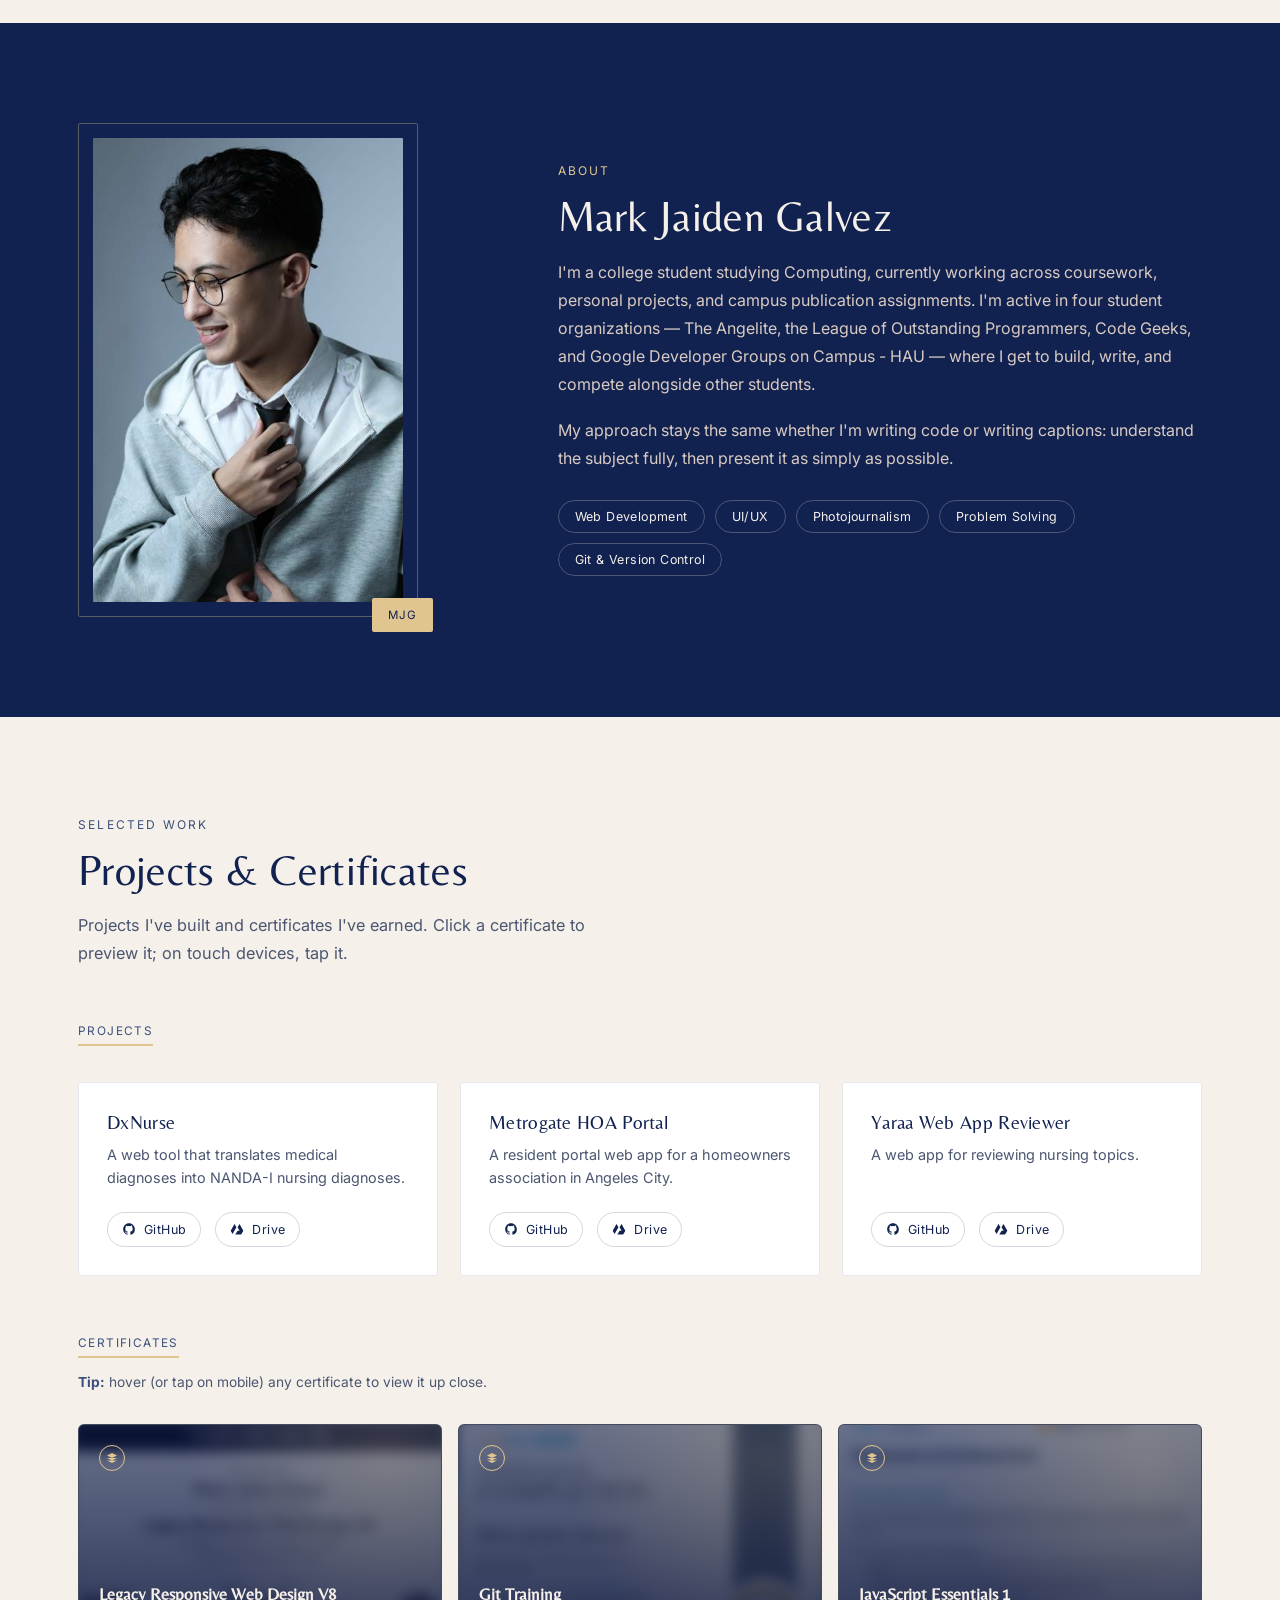
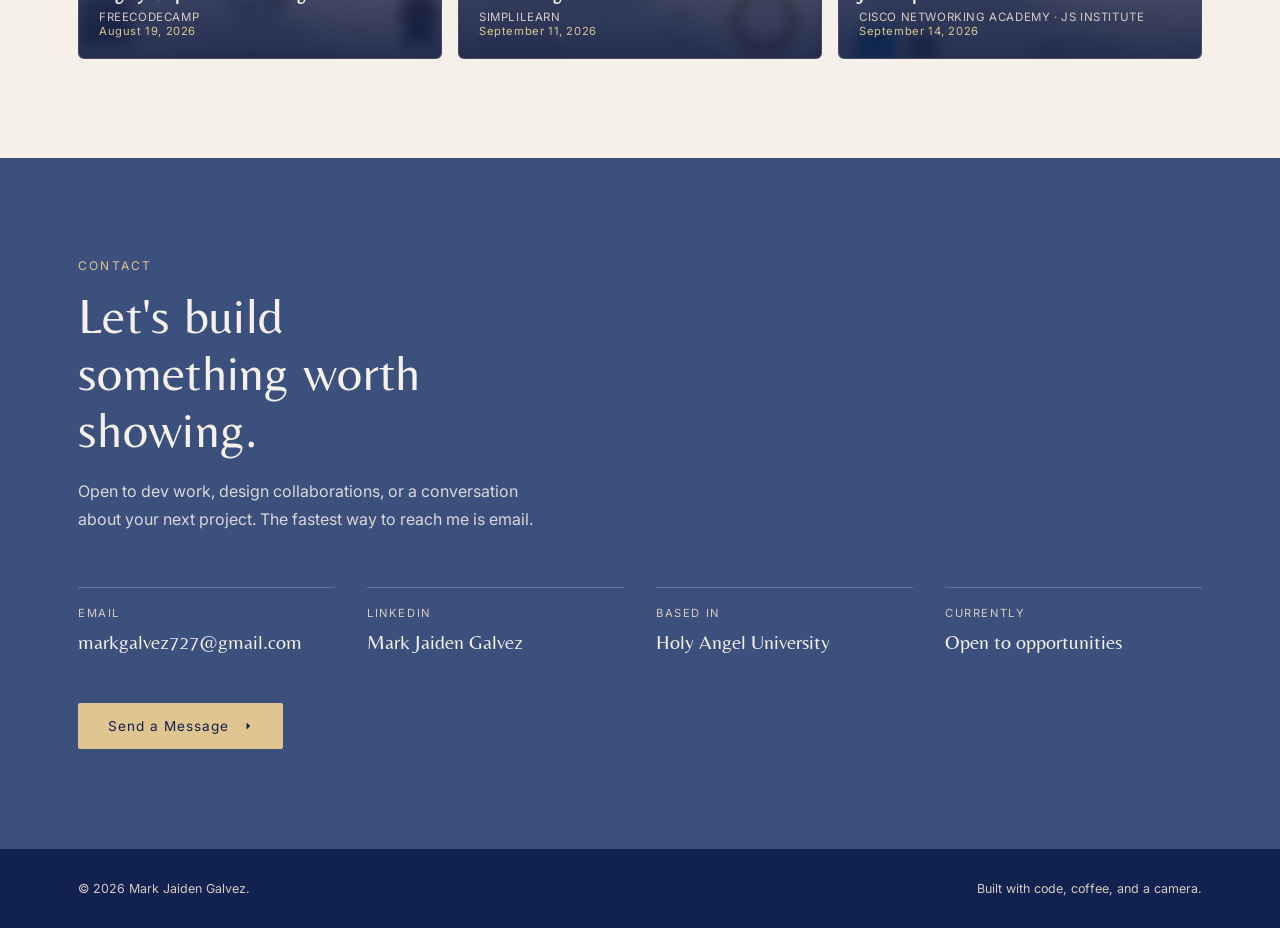
==== commit f90bd698: "Change certificate preview from hover to click" ====
--- a/index.html
+++ b/index.html
@@ -18,7 +18,7 @@
 .mjg-cert-thumb{position:absolute;inset:0;z-index:-1;overflow:hidden;pointer-events:none}
 .mjg-cert-thumb img{width:100%;height:100%;object-fit:cover;display:block;filter:blur(6px) saturate(.9);transform:scale(1.12);opacity:.6;transition:filter .35s ease,opacity .35s ease}
 .mjg-cert-thumb::after{content:"";position:absolute;inset:0;background:linear-gradient(180deg,rgba(8,18,56,.35) 0%,rgba(8,18,56,.8) 100%)}
-.mjg-cert-card:hover .mjg-cert-thumb img,.mjg-cert-card:focus .mjg-cert-thumb img{filter:blur(2px);opacity:.8}
+.mjg-cert-card:active .mjg-cert-thumb img{filter:blur(2px);opacity:.8}
 </style>
 </head>
 <body>
@@ -36,7 +36,7 @@
       <li><a href="#work">Projects &amp; Certificates</a></li>
       <li><a href="#contact">Contact</a></li>
     </ul>
-    <a class="mjg-nav-cta" href="#contact">Contact Me</a>
+    <a class="mjg-nav-cta" href="#contact">Let's Talk</a>
     <button class="mjg-burger" id="burger" aria-label="Menu"><span></span><span></span><span></span></button>
   </div>
 </nav>
@@ -128,7 +128,7 @@
     <div class="mjg-section-head mjg-reveal">
       <span class="mjg-kicker">Selected Work</span>
       <h2>Projects &amp; Certificates</h2>
-      <p>Projects I've built and certificates I've earned. Hover over a certificate to preview it; on touch devices, tap it.</p>
+      <p>Projects I've built and certificates I've earned. Click a certificate to preview it; on touch devices, tap it.</p>
     </div>
 
     <div class="mjg-subtabs mjg-reveal"><span>Projects</span></div>
@@ -142,10 +142,10 @@
         </div>
       </div>
       <div class="mjg-project-card">
-        <h3><h3>Metrogate HOA Portal</h3></h3>
+        <h3>Metrogate HOA Portal</h3>
         <p>A resident portal web app for a homeowners association in Angeles City.</p>
         <div class="mjg-project-links">
-          <a href="https://github.com/mjgalvez0608/Metrogate-Website-Deployment"" target="_blank" rel="noopener"><svg viewBox="0 0 24 24"><path d="M12 2C6.48 2 2 6.58 2 12.25c0 4.53 2.87 8.37 6.84 9.73.5.1.68-.22.68-.5 0-.24-.01-.87-.01-1.71-2.78.62-3.37-1.37-3.37-1.37-.45-1.18-1.11-1.5-1.11-1.5-.91-.64.07-.63.07-.63 1 .07 1.53 1.05 1.53 1.05.89 1.56 2.34 1.11 2.91.85.09-.66.35-1.11.63-1.37-2.22-.26-4.56-1.14-4.56-5.06 0-1.12.39-2.03 1.03-2.75-.1-.26-.45-1.31.1-2.73 0 0 .84-.28 2.75 1.05A9.28 9.28 0 0 1 12 6.84c.85 0 1.71.12 2.51.34 1.91-1.33 2.75-1.05 2.75-1.05.55 1.42.2 2.47.1 2.73.64.72 1.03 1.63 1.03 2.75 0 3.93-2.34 4.79-4.57 5.05.36.32.68.94.68 1.9 0 1.37-.01 2.47-.01 2.81 0 .28.18.61.69.5A10.03 10.03 0 0 0 22 12.25C22 6.58 17.52 2 12 2z"/></svg> GitHub</a>
+          <a href="https://github.com/mjgalvez0608/Metrogate-Website-Deployment" target="_blank" rel="noopener"><svg viewBox="0 0 24 24"><path d="M12 2C6.48 2 2 6.58 2 12.25c0 4.53 2.87 8.37 6.84 9.73.5.1.68-.22.68-.5 0-.24-.01-.87-.01-1.71-2.78.62-3.37-1.37-3.37-1.37-.45-1.18-1.11-1.5-1.11-1.5-.91-.64.07-.63.07-.63 1 .07 1.53 1.05 1.53 1.05.89 1.56 2.34 1.11 2.91.85.09-.66.35-1.11.63-1.37-2.22-.26-4.56-1.14-4.56-5.06 0-1.12.39-2.03 1.03-2.75-.1-.26-.45-1.31.1-2.73 0 0 .84-.28 2.75 1.05A9.28 9.28 0 0 1 12 6.84c.85 0 1.71.12 2.51.34 1.91-1.33 2.75-1.05 2.75-1.05.55 1.42.2 2.47.1 2.73.64.72 1.03 1.63 1.03 2.75 0 3.93-2.34 4.79-4.57 5.05.36.32.68.94.68 1.9 0 1.37-.01 2.47-.01 2.81 0 .28.18.61.69.5A10.03 10.03 0 0 0 22 12.25C22 6.58 17.52 2 12 2z"/></svg> GitHub</a>
           <a href="#" target="_blank" rel="noopener"><svg viewBox="0 0 24 24"><path d="M7.71 3.5 1.15 15l3.28 5.68L11 9.18 7.71 3.5zM9.07 21.5h9.79L22.85 15h-9.79l-3.99 6.5zM12.99 9.18l6.65 11.5L22.85 15 16.28 3.5l-3.29 5.68z"/></svg> Drive</a>
         </div>
       </div>
@@ -306,28 +306,25 @@
   backdrop.classList.remove('is-shown');
 }
 
-if (isTouch) {
-  let openCard = null;
-  certCards.forEach(card => {
-    card.addEventListener('click', () => {
-      if (openCard === card) {
-        closeCert();
-        openCard = null;
-      } else {
-        openCert(card);
-        openCard = card;
-      }
-    });
+let openCard = null;
+certCards.forEach(card => {
+  card.addEventListener('click', () => {
+    if (openCard === card) {
+      closeCert();
+      openCard = null;
+    } else {
+      openCert(card);
+      openCard = card;
+    }
   });
-  backdrop.addEventListener('click', () => { closeCert(); openCard = null; });
-} else {
-  certCards.forEach(card => {
-    card.addEventListener('mouseenter', () => openCert(card));
-    card.addEventListener('mouseleave', closeCert);
-    card.addEventListener('focus', () => openCert(card));
-    card.addEventListener('blur', closeCert);
+  card.addEventListener('keydown', e => {
+    if (e.key === 'Enter' || e.key === ' ') { e.preventDefault(); card.click(); }
   });
-}
+});
+backdrop.addEventListener('click', () => { closeCert(); openCard = null; });
+document.addEventListener('keydown', e => {
+  if (e.key === 'Escape') { closeCert(); openCard = null; }
+});
 </script>
 </body>
-</html><!-- update -->
+</html>
--- a/style.css
+++ b/style.css
@@ -231,9 +231,9 @@
   box-shadow:0 22px 40px rgba(17,34,80,.14);opacity:0;transition:opacity .4s ease;
 }
 
-/* lift on hover */
-.mjg-project-card:hover{transform:translateY(-8px);border-color:rgba(17,34,80,0);}
-.mjg-project-card:hover::after{opacity:1;}
+/* appear on screen when clicked */
+.mjg-project-card:active{transform:translateY(-8px);border-color:rgba(17,34,80,0);}
+.mjg-project-card:active::after{opacity:1;}
 .mjg-project-card h3{color:var(--mjg-navy);font-size:1.2rem;}
 .mjg-project-card p{color:#4b5670;font-size:.9rem;line-height:1.6;margin-top:10px;min-height:3.4em;}
 .mjg-project-links{display:flex;gap:14px;margin-top:20px;}
@@ -260,7 +260,7 @@
   will-change:transform;
   z-index:1;
 }
-.mjg-cert-card:hover,.mjg-cert-card:focus-visible{transform:translateY(-6px);}
+.mjg-cert-card:active{transform:translateY(-6px);}
 .mjg-cert-card::before{
   content:"";position:absolute;inset:0;
   background:radial-gradient(circle at 85% 15%, rgba(224,197,144,.22), transparent 55%);
@@ -274,7 +274,7 @@
   position:absolute;bottom:16px;right:18px;color:var(--mjg-mauve);font-size:.64rem;letter-spacing:.6px;
   opacity:0;transition:opacity .3s ease;text-transform:uppercase;
 }
-.mjg-cert-card:hover .mjg-expand-hint{opacity:.8;}
+.mjg-cert-card:active .mjg-expand-hint{opacity:.8;}
 
 /* enlarged certificate */
 .mjg-cert-stage{
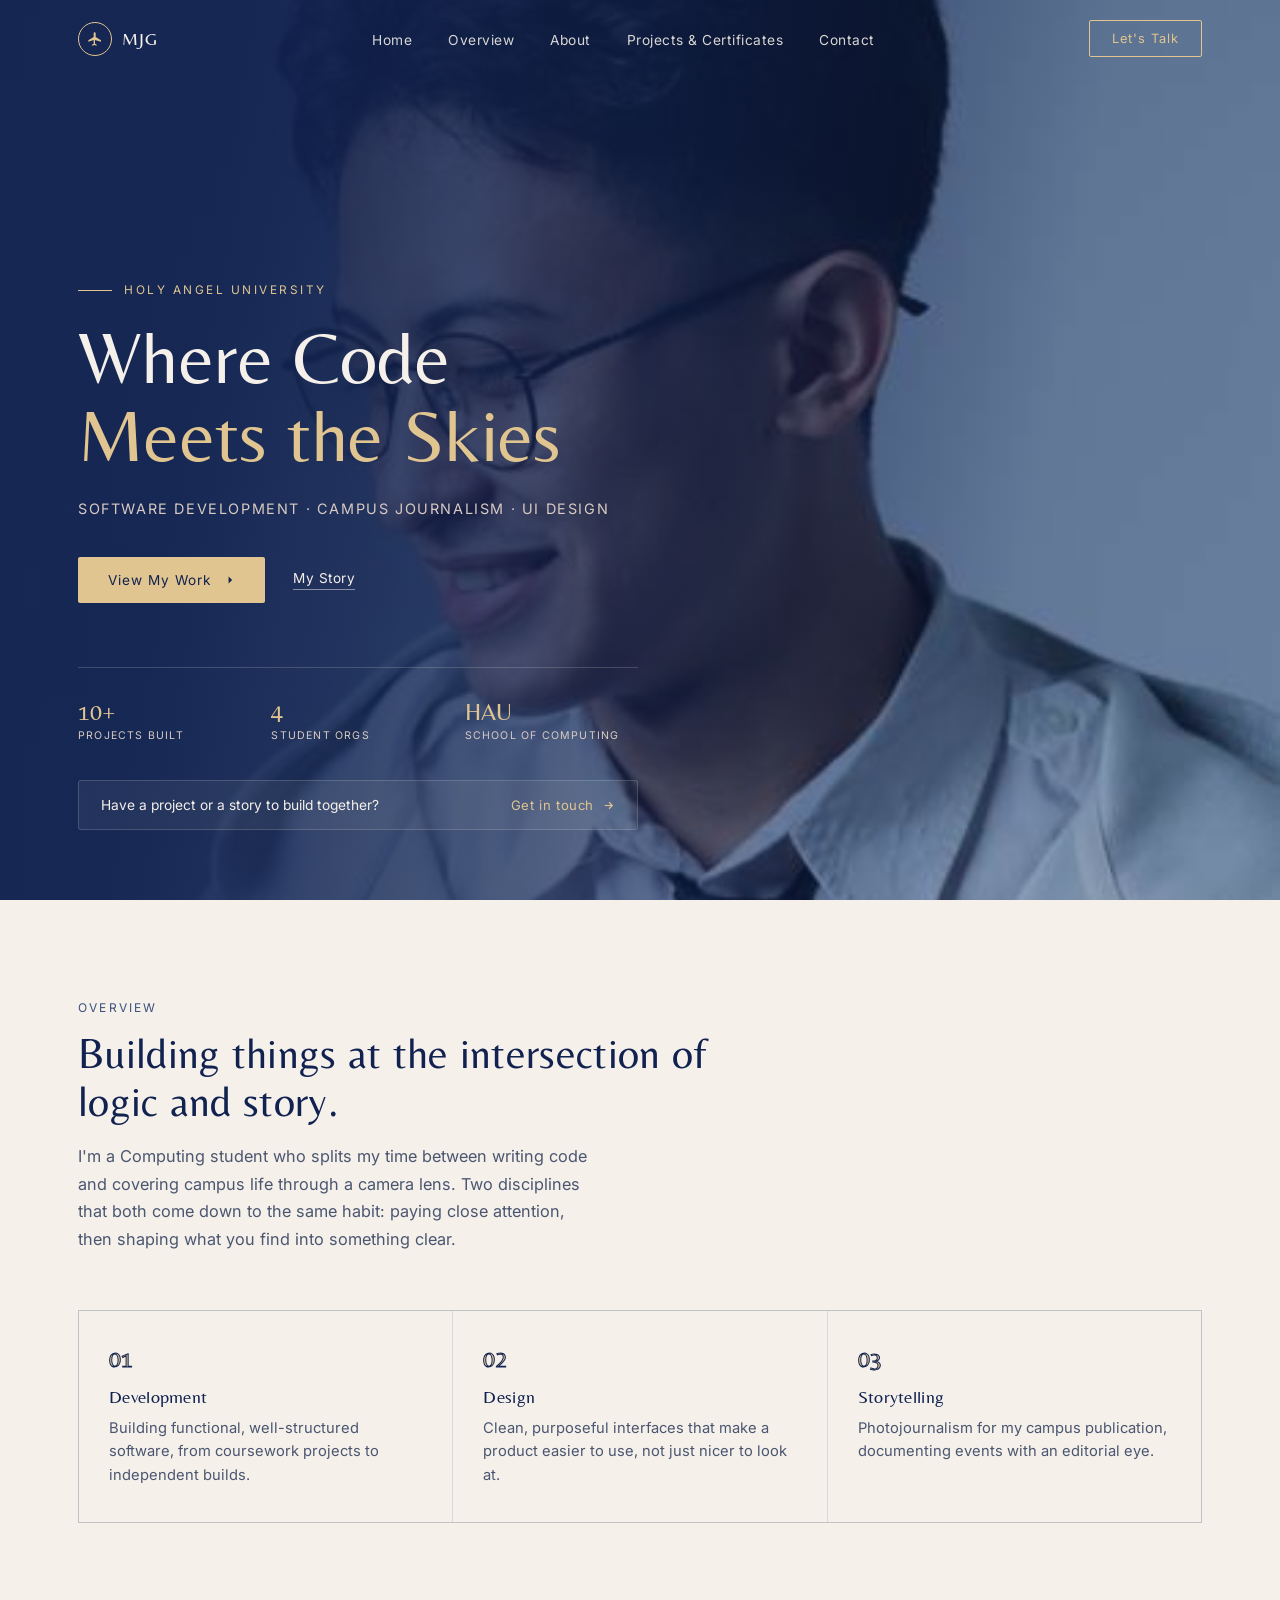
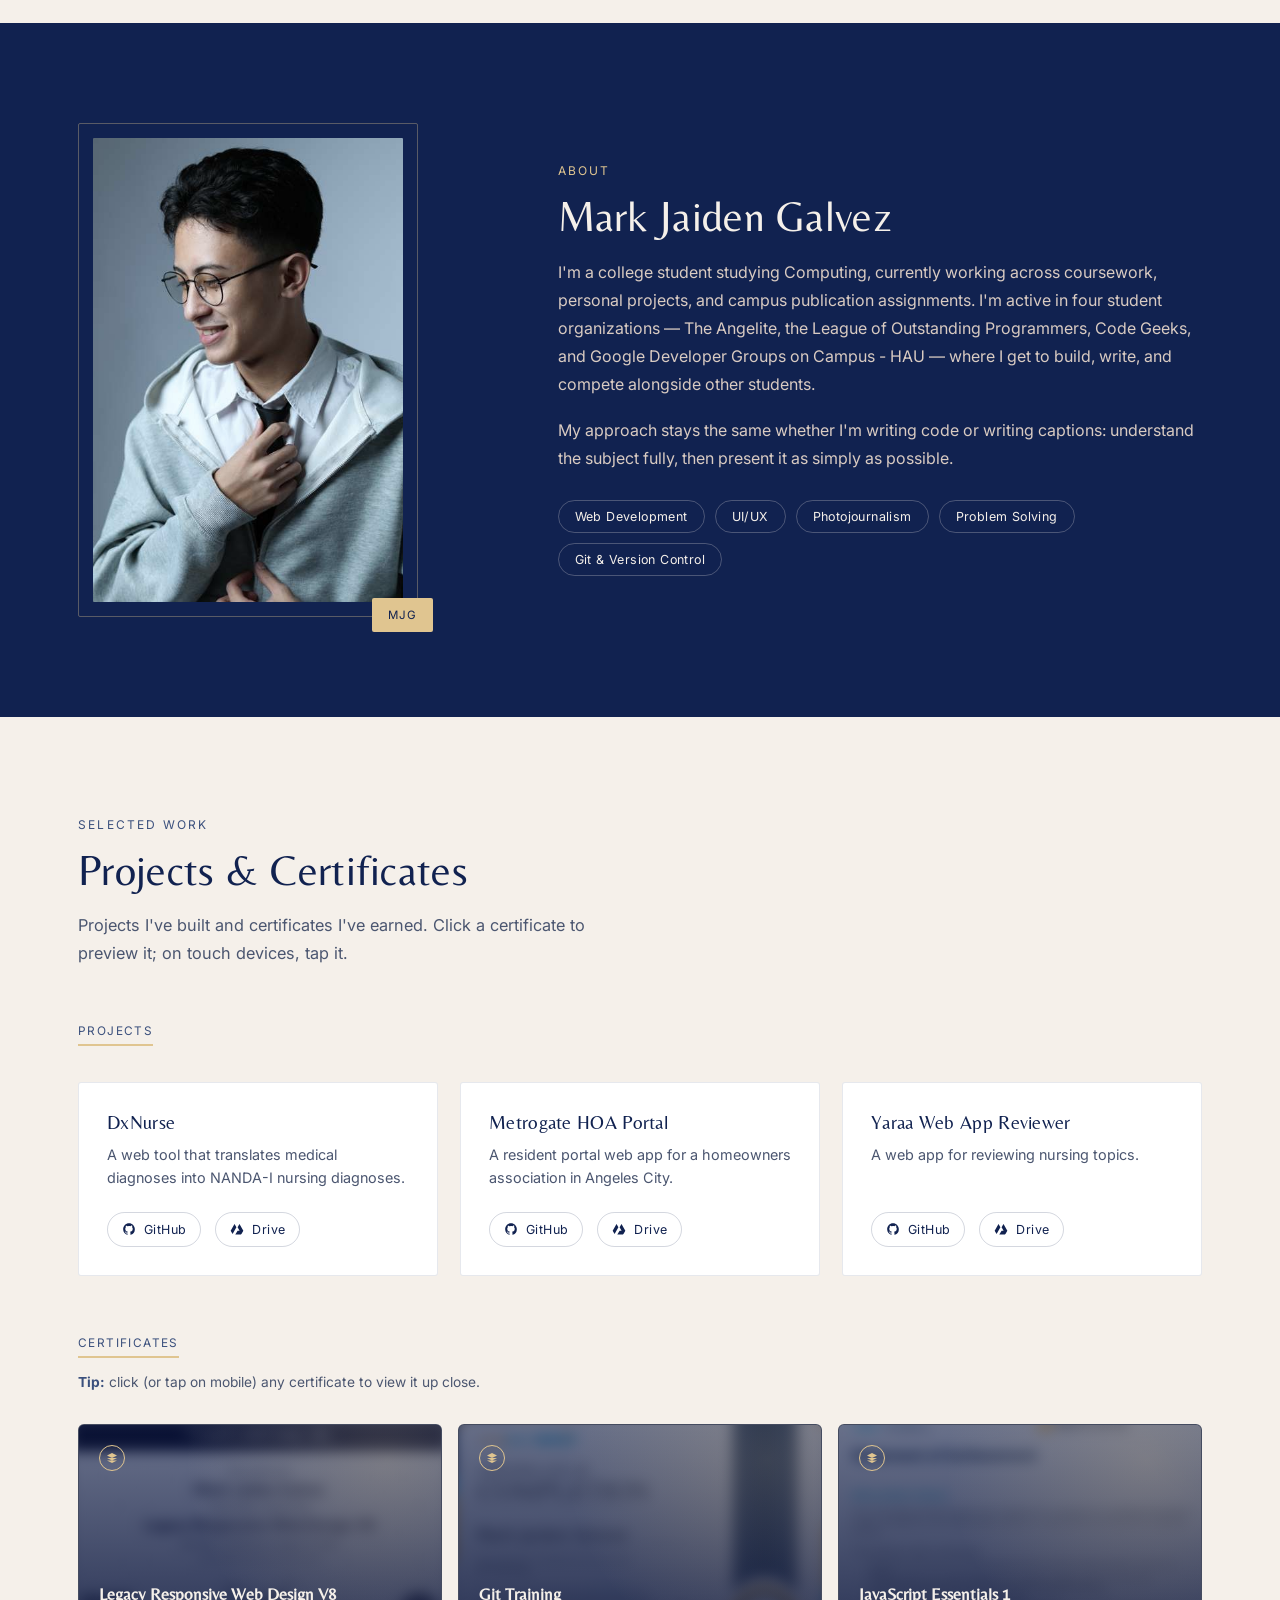
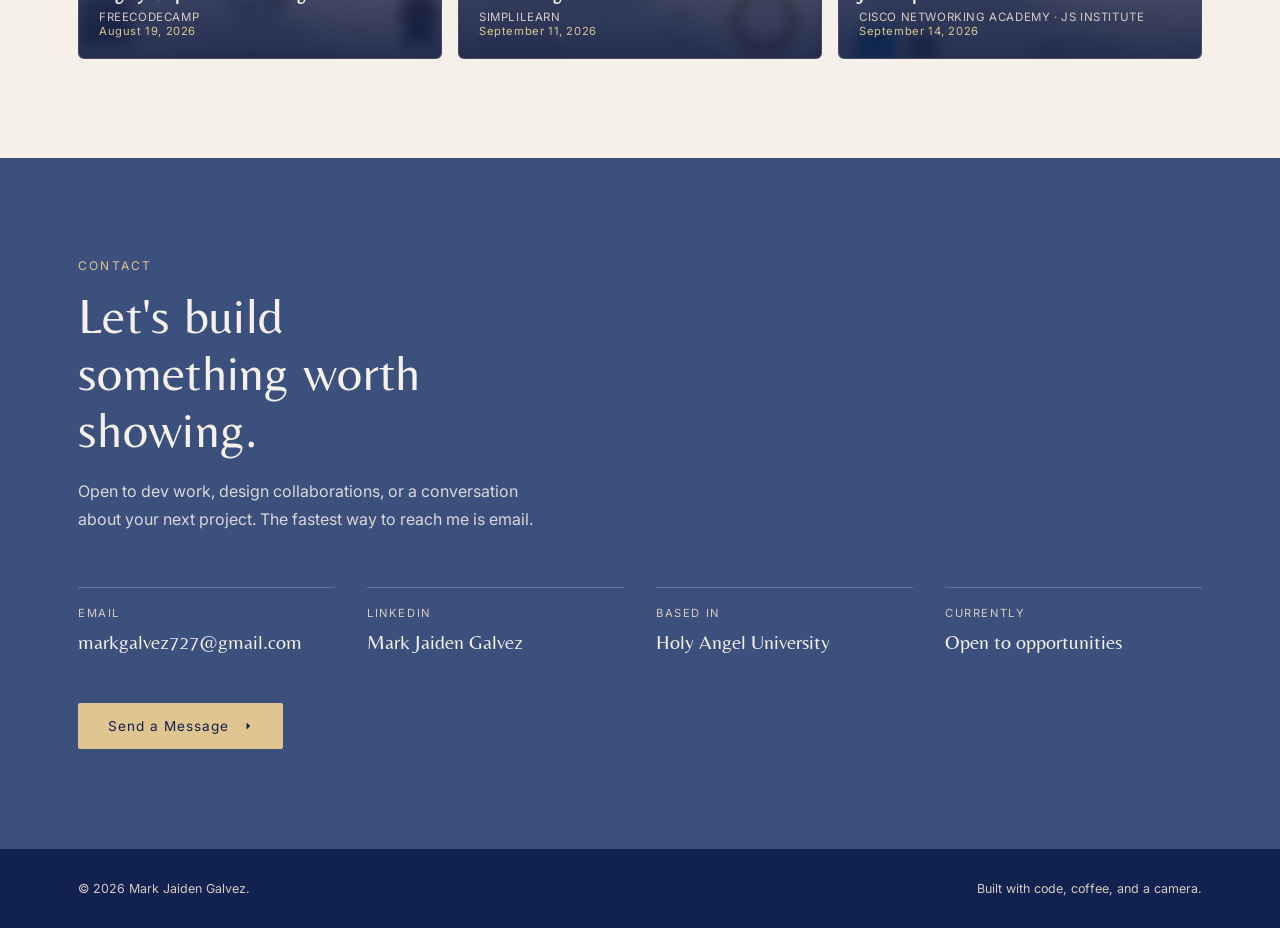
==== commit c5c0411f: "Update certificate tip text" ====
--- a/index.html
+++ b/index.html
@@ -160,7 +160,7 @@
     </div>
 
     <div class="mjg-subtabs mjg-reveal" style="margin-top:60px;"><span>Certificates</span></div>
-    <p class="mjg-cert-note mjg-reveal"><strong>Tip:</strong> hover (or tap on mobile) any certificate to view it up close.</p>
+    <p class="mjg-cert-note mjg-reveal"><strong>Tip:</strong> click (or tap on mobile) any certificate to view it up close.</p>
     <div class="mjg-cert-grid mjg-reveal">
       <div class="mjg-cert-card" tabindex="0" data-img="certs/responsive-web-design.jpg">
         <div class="mjg-cert-thumb"><img src="certs/responsive-web-design.jpg" alt="" loading="lazy" decoding="async"></div>
